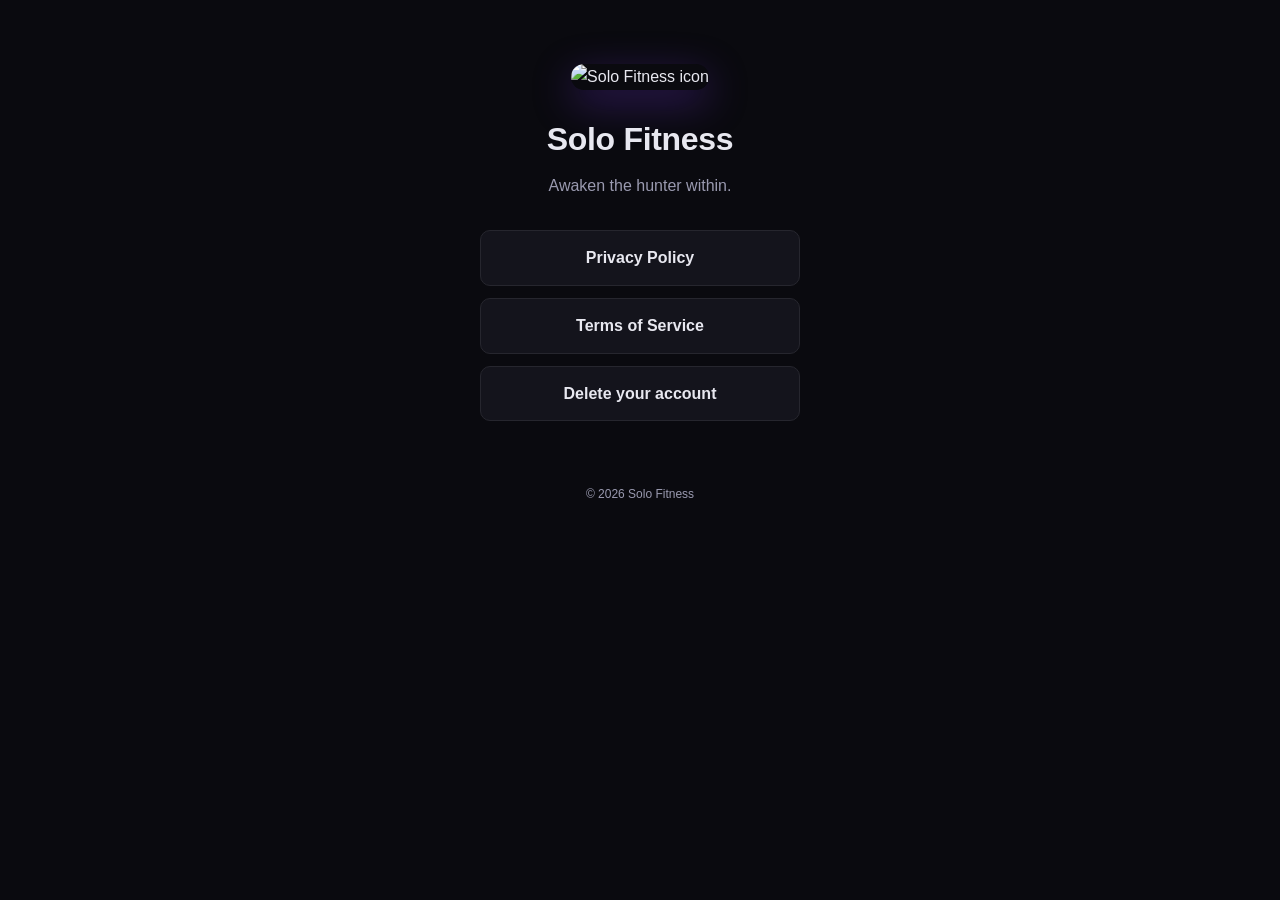
==== index.html @ c7a8fb7d "Add Terms of Service page for subscription billing. Co-authored-by: Cursor <cursoragent@cursor.com>" ====
<!doctype html>
<html lang="en">
<head>
  <meta charset="utf-8" />
  <meta name="viewport" content="width=device-width, initial-scale=1" />
  <title>Solo Fitness</title>
  <meta name="description" content="Solo Fitness — a Solo-Leveling-flavored gym tracker." />
  <style>
    :root {
      --bg: #0a0a0f;
      --panel: #14141c;
      --text: #e8e8f0;
      --muted: #9a9ab0;
      --accent: #7c3aed;
      --border: #26262e;
    }
    * { box-sizing: border-box; }
    html, body { margin: 0; padding: 0; background: var(--bg); color: var(--text); font-family: -apple-system, BlinkMacSystemFont, "Segoe UI", Roboto, sans-serif; line-height: 1.6; }
    main { max-width: 640px; margin: 0 auto; padding: 64px 20px 80px; text-align: center; }
    img.icon { width: 128px; height: 128px; border-radius: 28px; box-shadow: 0 12px 40px rgba(124, 58, 237, 0.35); }
    h1 { font-size: 32px; margin: 24px 0 8px; letter-spacing: -0.01em; }
    p.tagline { color: var(--muted); margin: 0 0 32px; }
    .links { display: flex; flex-direction: column; gap: 12px; max-width: 320px; margin: 0 auto; }
    .links a {
      display: block;
      padding: 14px 18px;
      background: var(--panel);
      color: var(--text);
      border: 1px solid var(--border);
      border-radius: 10px;
      text-decoration: none;
      font-weight: 600;
      transition: border-color 0.15s ease, background 0.15s ease;
    }
    .links a:hover { border-color: var(--accent); background: #1c1c26; }
    footer { color: var(--muted); font-size: 12px; margin-top: 64px; }
  </style>
</head>
<body>
  <main>
    <img src="./icon-512.png" alt="Solo Fitness icon" class="icon" />
    <h1>Solo Fitness</h1>
    <p class="tagline">Awaken the hunter within.</p>
    <div class="links">
      <a href="./privacy-policy.html">Privacy Policy</a>
      <a href="./terms-of-service.html">Terms of Service</a>
      <a href="./account-delete.html">Delete your account</a>
    </div>
    <footer>© 2026 Solo Fitness</footer>
  </main>
</body>
</html>
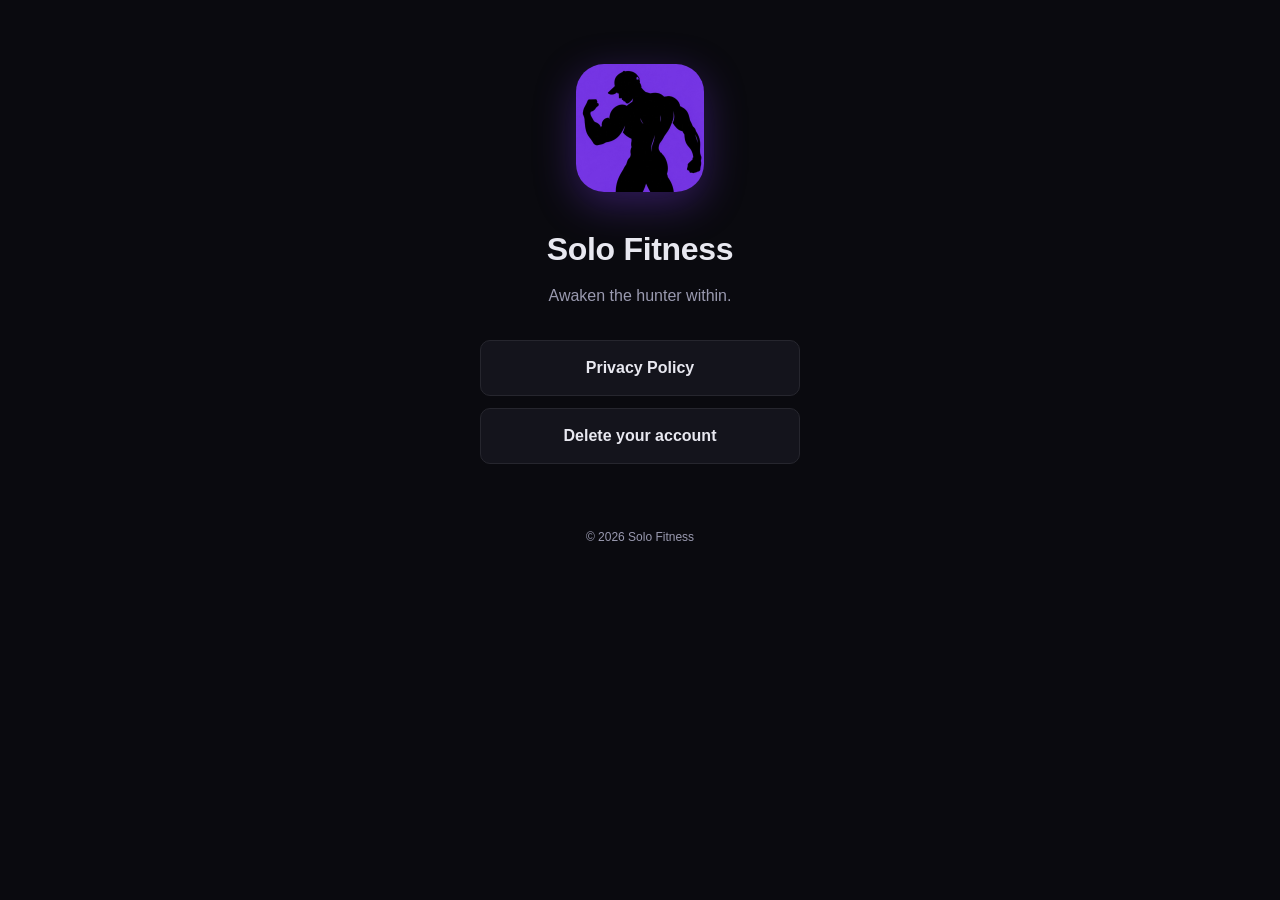
==== commit e368ca5b: "Initial commit: Solo Fitness privacy policy and account deletion pages Co-authored-by: Cursor <curso" ====
--- a/index.html
+++ b/index.html
@@ -43,7 +43,6 @@
     <p class="tagline">Awaken the hunter within.</p>
     <div class="links">
       <a href="./privacy-policy.html">Privacy Policy</a>
-      <a href="./terms-of-service.html">Terms of Service</a>
       <a href="./account-delete.html">Delete your account</a>
     </div>
     <footer>© 2026 Solo Fitness</footer>
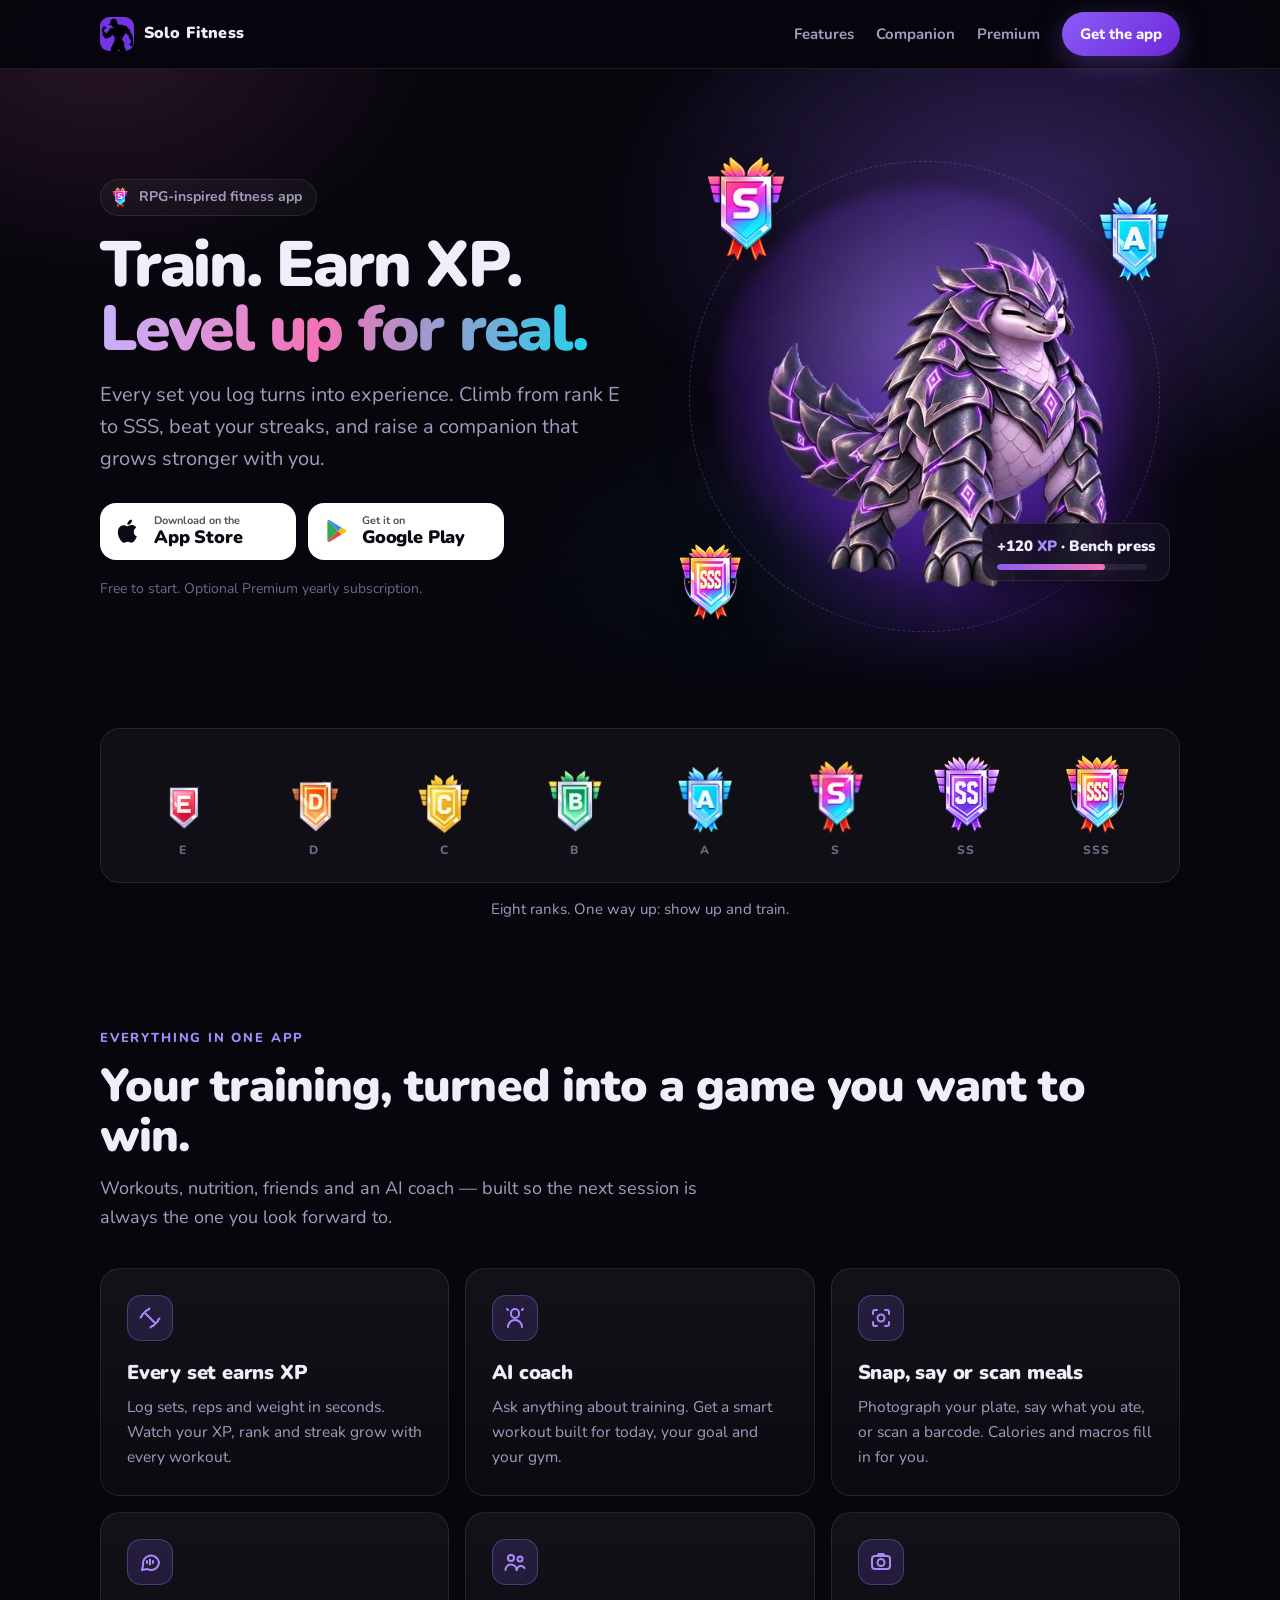
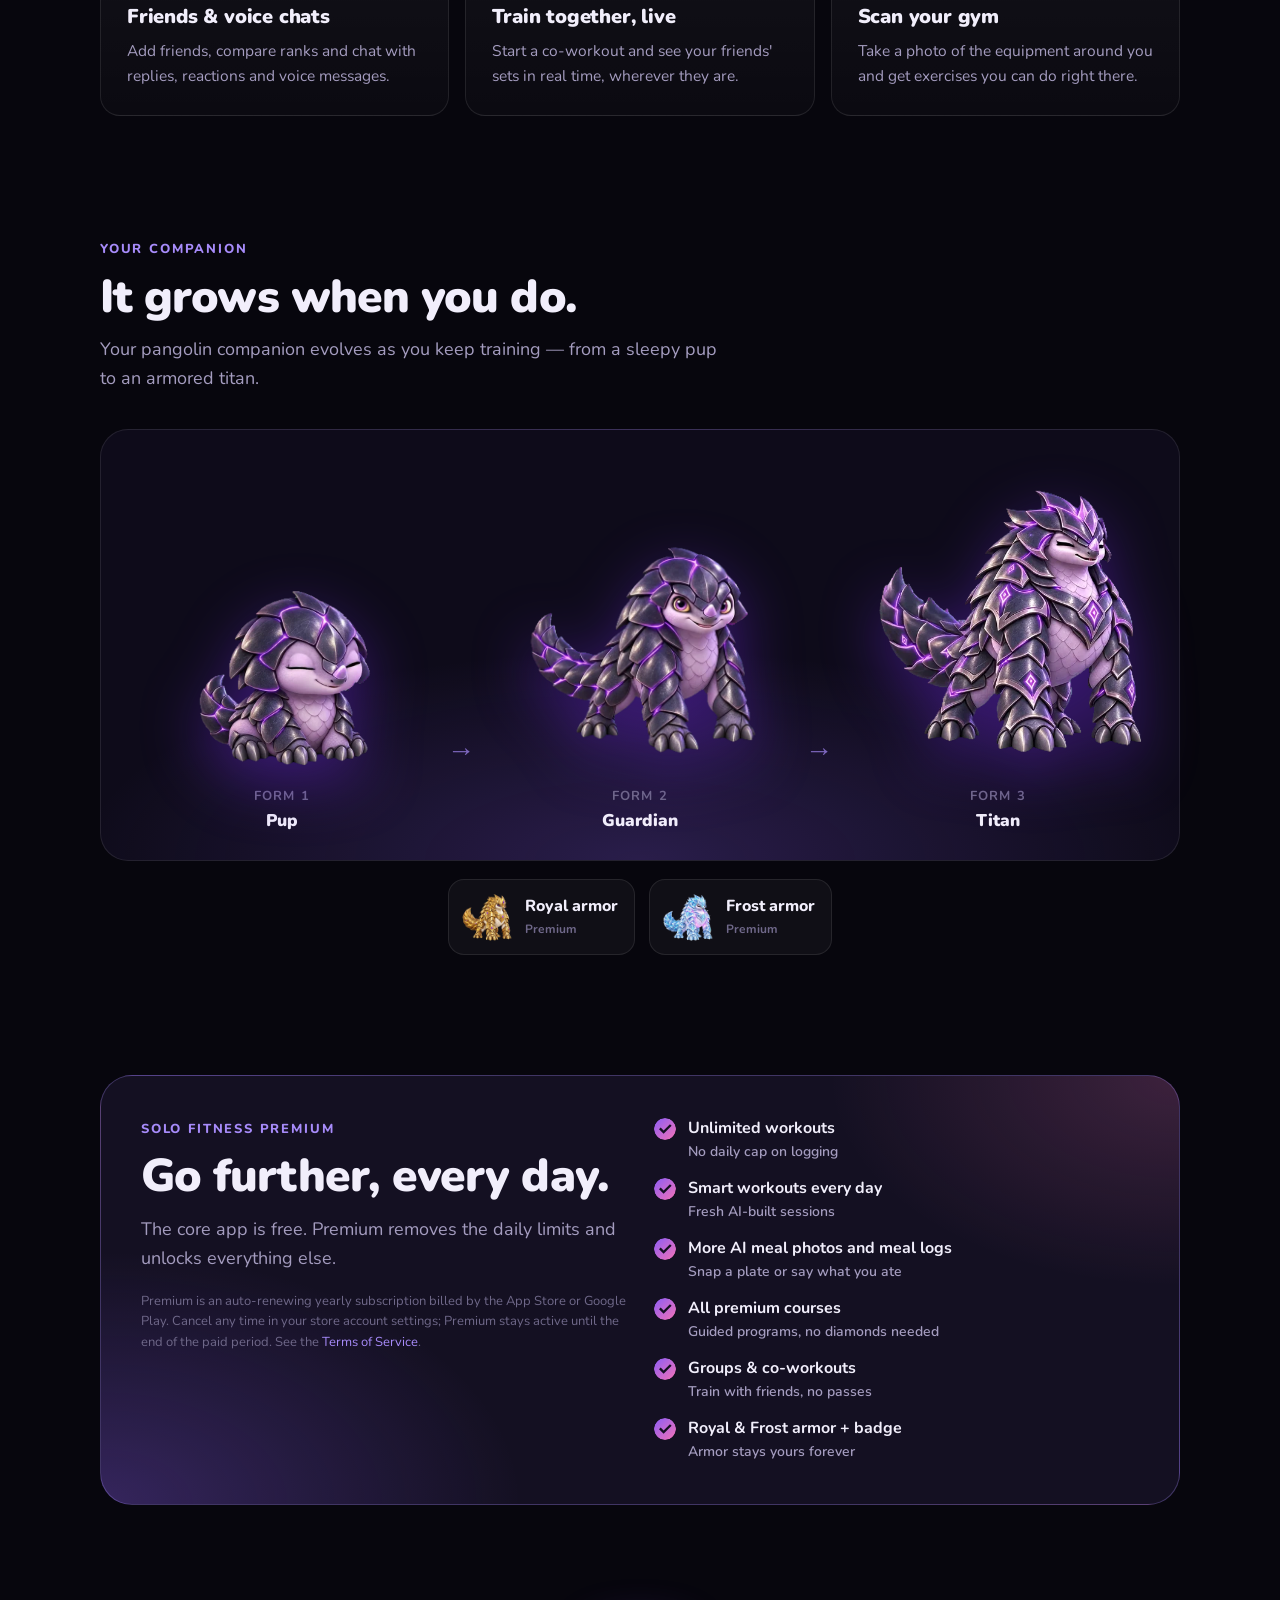
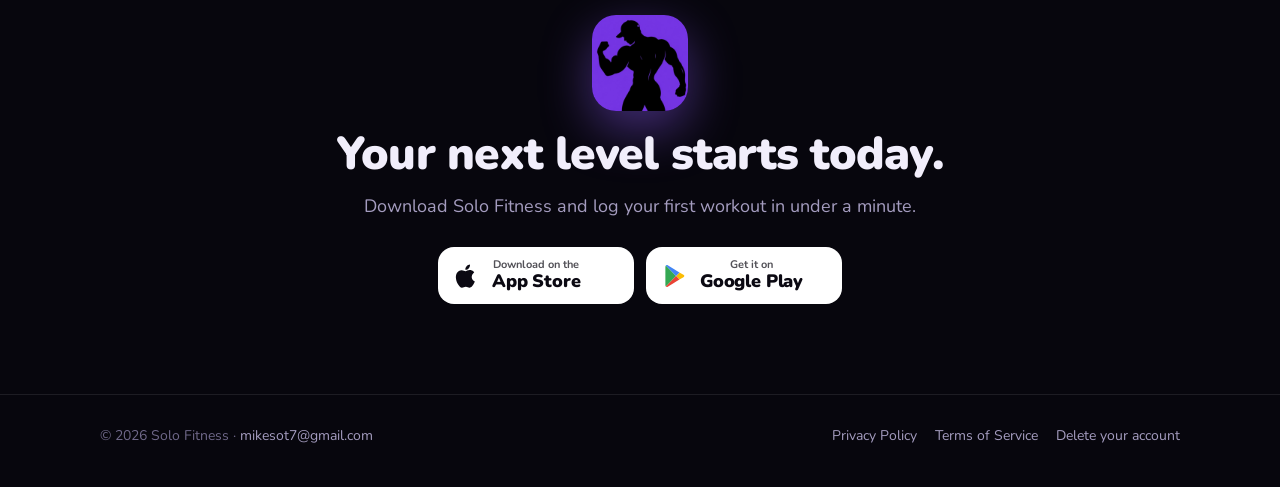
==== commit f96b7db1: "New landing page; update Privacy Policy, Terms, and account deletion (voice messages, push notificat" ====
--- a/index.html
+++ b/index.html
@@ -3,49 +3,196 @@
 <head>
   <meta charset="utf-8" />
   <meta name="viewport" content="width=device-width, initial-scale=1" />
-  <title>Solo Fitness</title>
-  <meta name="description" content="Solo Fitness — a Solo-Leveling-flavored gym tracker." />
-  <style>
-    :root {
-      --bg: #0a0a0f;
-      --panel: #14141c;
-      --text: #e8e8f0;
-      --muted: #9a9ab0;
-      --accent: #7c3aed;
-      --border: #26262e;
-    }
-    * { box-sizing: border-box; }
-    html, body { margin: 0; padding: 0; background: var(--bg); color: var(--text); font-family: -apple-system, BlinkMacSystemFont, "Segoe UI", Roboto, sans-serif; line-height: 1.6; }
-    main { max-width: 640px; margin: 0 auto; padding: 64px 20px 80px; text-align: center; }
-    img.icon { width: 128px; height: 128px; border-radius: 28px; box-shadow: 0 12px 40px rgba(124, 58, 237, 0.35); }
-    h1 { font-size: 32px; margin: 24px 0 8px; letter-spacing: -0.01em; }
-    p.tagline { color: var(--muted); margin: 0 0 32px; }
-    .links { display: flex; flex-direction: column; gap: 12px; max-width: 320px; margin: 0 auto; }
-    .links a {
-      display: block;
-      padding: 14px 18px;
-      background: var(--panel);
-      color: var(--text);
-      border: 1px solid var(--border);
-      border-radius: 10px;
-      text-decoration: none;
-      font-weight: 600;
-      transition: border-color 0.15s ease, background 0.15s ease;
-    }
-    .links a:hover { border-color: var(--accent); background: #1c1c26; }
-    footer { color: var(--muted); font-size: 12px; margin-top: 64px; }
-  </style>
+  <title>Solo Fitness — level up for real</title>
+  <meta name="description" content="RPG-inspired fitness app. Log every set, earn XP, climb from rank E to SSS, and raise a companion that evolves as you train." />
+  <meta name="theme-color" content="#07060d" />
+  <meta property="og:title" content="Solo Fitness — level up for real" />
+  <meta property="og:description" content="Log every set, earn XP, climb from rank E to SSS, and raise a companion that evolves as you train." />
+  <meta property="og:image" content="https://mishatokyo.github.io/solo-fitness-legal/icon-512.png" />
+  <meta property="og:type" content="website" />
+  <link rel="icon" href="./img/icon-256.png" />
+  <link rel="preconnect" href="https://fonts.googleapis.com" />
+  <link rel="preconnect" href="https://fonts.gstatic.com" crossorigin />
+  <link href="https://fonts.googleapis.com/css2?family=Nunito:wght@600;700;800;900&display=swap" rel="stylesheet" />
+  <link rel="stylesheet" href="./site.css" />
 </head>
 <body>
+  <header class="nav">
+    <div class="nav-inner">
+      <a class="brand" href="./"><img src="./img/icon-256.png" alt="" />Solo Fitness</a>
+      <nav class="nav-links">
+        <a href="#features">Features</a>
+        <a href="#companion">Companion</a>
+        <a href="#premium">Premium</a>
+        <a class="btn" href="#download">Get the app</a>
+      </nav>
+    </div>
+  </header>
+
   <main>
-    <img src="./icon-512.png" alt="Solo Fitness icon" class="icon" />
-    <h1>Solo Fitness</h1>
-    <p class="tagline">Awaken the hunter within.</p>
-    <div class="links">
-      <a href="./privacy-policy.html">Privacy Policy</a>
-      <a href="./account-delete.html">Delete your account</a>
+    <!-- Hero -->
+    <section class="hero">
+      <div class="wrap hero-grid">
+        <div>
+          <span class="pill"><img src="./img/rank-S.png" alt="" />RPG-inspired fitness app</span>
+          <h1>Train. Earn XP.<br /><span class="grad">Level up for real.</span></h1>
+          <p class="lead">Every set you log turns into experience. Climb from rank E to SSS, beat your streaks, and raise a companion that grows stronger with you.</p>
+          <div class="store-row" id="download">
+            <a class="store" href="https://apps.apple.com/app/id6791850301" rel="noopener">
+              <svg viewBox="0 0 24 24" aria-hidden="true"><path fill="currentColor" d="M16.37 12.76c-.03-2.72 2.22-4.03 2.32-4.1-1.27-1.85-3.24-2.1-3.93-2.13-1.67-.17-3.27.99-4.12.99-.86 0-2.16-.97-3.55-.94-1.83.03-3.51 1.06-4.45 2.69-1.9 3.29-.49 8.16 1.36 10.83.9 1.31 1.98 2.78 3.39 2.73 1.36-.05 1.87-.88 3.51-.88 1.64 0 2.1.88 3.54.85 1.46-.02 2.39-1.33 3.28-2.65 1.04-1.52 1.46-3 1.49-3.07-.03-.02-2.85-1.1-2.88-4.32zM13.67 4.77c.75-.91 1.25-2.17 1.11-3.43-1.08.04-2.38.72-3.15 1.63-.69.8-1.3 2.08-1.14 3.31 1.2.09 2.43-.61 3.18-1.51z"/></svg>
+              <span><small>Download on the</small><b>App Store</b></span>
+            </a>
+            <a class="store" href="https://play.google.com/store/apps/details?id=com.solofitness.app" rel="noopener">
+              <svg viewBox="0 0 24 24" aria-hidden="true"><path fill="#34A853" d="M3.6 2.2c-.3.3-.5.8-.5 1.4v16.8c0 .6.2 1.1.5 1.4l9.4-9.8z"/><path fill="#FBBC04" d="m16.1 15.2-3.1-3.2 3.1-3.2 3.7 2.1c1.1.6 1.1 1.6 0 2.2z"/><path fill="#EA4335" d="m16.1 15.2-3.1-3.2-9.4 9.8c.4.4 1 .4 1.7.1z"/><path fill="#4285F4" d="M16.1 8.8 5.3 2.1c-.7-.4-1.3-.3-1.7.1l9.4 9.8z"/></svg>
+              <span><small>Get it on</small><b>Google Play</b></span>
+            </a>
+          </div>
+          <p class="hero-note">Free to start. Optional Premium yearly subscription.</p>
+        </div>
+
+        <div class="stage" aria-hidden="true">
+          <div class="orb"></div>
+          <div class="ring"></div>
+          <img class="hero-pet" src="./img/form3-titan.webp" alt="" />
+          <img class="badge b1" src="./img/rank-S.png" alt="" />
+          <img class="badge b2" src="./img/rank-A.png" alt="" />
+          <img class="badge b3" src="./img/rank-SSS.png" alt="" />
+          <div class="chip-xp">+120 <span>XP</span> · Bench press<div class="bar"><i></i></div></div>
+        </div>
+      </div>
+    </section>
+
+    <!-- Rank ladder -->
+    <section class="ladder">
+      <div class="wrap">
+        <div class="ladder-row">
+          <figure><img src="./img/rank-E.png" alt="Rank E" loading="lazy" /><figcaption>E</figcaption></figure>
+          <figure><img src="./img/rank-D.png" alt="Rank D" loading="lazy" /><figcaption>D</figcaption></figure>
+          <figure><img src="./img/rank-C.png" alt="Rank C" loading="lazy" /><figcaption>C</figcaption></figure>
+          <figure><img src="./img/rank-B.png" alt="Rank B" loading="lazy" /><figcaption>B</figcaption></figure>
+          <figure><img src="./img/rank-A.png" alt="Rank A" loading="lazy" /><figcaption>A</figcaption></figure>
+          <figure><img src="./img/rank-S.png" alt="Rank S" loading="lazy" /><figcaption>S</figcaption></figure>
+          <figure><img src="./img/rank-SS.png" alt="Rank SS" loading="lazy" /><figcaption>SS</figcaption></figure>
+          <figure><img src="./img/rank-SSS.png" alt="Rank SSS" loading="lazy" /><figcaption>SSS</figcaption></figure>
+        </div>
+        <p class="ladder-caption">Eight ranks. One way up: show up and train.</p>
+      </div>
+    </section>
+
+    <!-- Features -->
+    <section class="features" id="features">
+      <div class="wrap">
+        <span class="eyebrow">Everything in one app</span>
+        <h2 class="section-title">Your training, turned into a game you want to win.</h2>
+        <p class="section-lead">Workouts, nutrition, friends and an AI coach — built so the next session is always the one you look forward to.</p>
+
+        <div class="grid">
+          <article class="card">
+            <div class="ico"><svg viewBox="0 0 24 24"><path d="M6.5 6.5 17.5 17.5M4 9l5-5M15 20l5-5M2.5 11.5 4 10M20 14l1.5-1.5M10 4l1.5-1.5M12.5 21.5 14 20"/></svg></div>
+            <h3>Every set earns XP</h3>
+            <p>Log sets, reps and weight in seconds. Watch your XP, rank and streak grow with every workout.</p>
+          </article>
+          <article class="card">
+            <div class="ico"><svg viewBox="0 0 24 24"><path d="M12 3a4 4 0 0 1 4 4v1a4 4 0 0 1-8 0V7a4 4 0 0 1 4-4zM5 21a7 7 0 0 1 14 0"/><path d="M19 4l1-1M5 4 4 3"/></svg></div>
+            <h3>AI coach</h3>
+            <p>Ask anything about training. Get a smart workout built for today, your goal and your gym.</p>
+          </article>
+          <article class="card">
+            <div class="ico"><svg viewBox="0 0 24 24"><path d="M4 8V6a2 2 0 0 1 2-2h2M16 4h2a2 2 0 0 1 2 2v2M20 16v2a2 2 0 0 1-2 2h-2M8 20H6a2 2 0 0 1-2-2v-2"/><circle cx="12" cy="12" r="3.5"/></svg></div>
+            <h3>Snap, say or scan meals</h3>
+            <p>Photograph your plate, say what you ate, or scan a barcode. Calories and macros fill in for you.</p>
+          </article>
+          <article class="card">
+            <div class="ico"><svg viewBox="0 0 24 24"><path d="M21 12a8 8 0 0 1-11.6 7.1L4 20l1-4.6A8 8 0 1 1 21 12z"/><path d="M9 11v2M12 9.5v5M15 11v2"/></svg></div>
+            <h3>Friends & voice chats</h3>
+            <p>Add friends, compare ranks and chat with replies, reactions and voice messages.</p>
+          </article>
+          <article class="card">
+            <div class="ico"><svg viewBox="0 0 24 24"><circle cx="8" cy="8" r="3"/><circle cx="17" cy="9" r="2.5"/><path d="M2.5 20a5.5 5.5 0 0 1 11 0M14 20a4 4 0 0 1 7.5-2"/></svg></div>
+            <h3>Train together, live</h3>
+            <p>Start a co-workout and see your friends' sets in real time, wherever they are.</p>
+          </article>
+          <article class="card">
+            <div class="ico"><svg viewBox="0 0 24 24"><rect x="3" y="6" width="18" height="13" rx="3"/><path d="M8 6l1.5-2h5L16 6"/><circle cx="12" cy="12.5" r="3.5"/></svg></div>
+            <h3>Scan your gym</h3>
+            <p>Take a photo of the equipment around you and get exercises you can do right there.</p>
+          </article>
+        </div>
+      </div>
+    </section>
+
+    <!-- Companion -->
+    <section class="companion" id="companion">
+      <div class="wrap">
+        <span class="eyebrow">Your companion</span>
+        <h2 class="section-title">It grows when you do.</h2>
+        <p class="section-lead">Your pangolin companion evolves as you keep training — from a sleepy pup to an armored titan.</p>
+
+        <div class="evo">
+          <figure class="s1"><img src="./img/form1-pup.webp" alt="Pup form" loading="lazy" /><figcaption><small>Form 1</small>Pup</figcaption></figure>
+          <div class="arrow" aria-hidden="true">→</div>
+          <figure class="s2"><img src="./img/form2-guardian.webp" alt="Guardian form" loading="lazy" /><figcaption><small>Form 2</small>Guardian</figcaption></figure>
+          <div class="arrow" aria-hidden="true">→</div>
+          <figure class="s3"><img src="./img/form3-titan.webp" alt="Titan form" loading="lazy" /><figcaption><small>Form 3</small>Titan</figcaption></figure>
+        </div>
+        <div class="skins">
+          <div class="skin"><img src="./img/royal-form3-titan.webp" alt="" loading="lazy" /><div>Royal armor<small>Premium</small></div></div>
+          <div class="skin"><img src="./img/frost-form3-titan.webp" alt="" loading="lazy" /><div>Frost armor<small>Premium</small></div></div>
+        </div>
+      </div>
+    </section>
+
+    <!-- Premium -->
+    <section class="premium" id="premium">
+      <div class="wrap">
+        <div class="premium-card">
+          <div>
+            <span class="eyebrow">Solo Fitness Premium</span>
+            <h2 class="section-title">Go further, every day.</h2>
+            <p class="section-lead">The core app is free. Premium removes the daily limits and unlocks everything else.</p>
+            <p class="fine">Premium is an auto-renewing yearly subscription billed by the App Store or Google Play. Cancel any time in your store account settings; Premium stays active until the end of the paid period. See the <a href="./terms-of-service.html">Terms of Service</a>.</p>
+          </div>
+          <ul class="perks">
+            <li><div>Unlimited workouts<span>No daily cap on logging</span></div></li>
+            <li><div>Smart workouts every day<span>Fresh AI-built sessions</span></div></li>
+            <li><div>More AI meal photos and meal logs<span>Snap a plate or say what you ate</span></div></li>
+            <li><div>All premium courses<span>Guided programs, no diamonds needed</span></div></li>
+            <li><div>Groups & co-workouts<span>Train with friends, no passes</span></div></li>
+            <li><div>Royal & Frost armor + badge<span>Armor stays yours forever</span></div></li>
+          </ul>
+        </div>
+      </div>
+    </section>
+
+    <!-- CTA -->
+    <section class="cta">
+      <div class="wrap">
+        <img class="big-icon" src="./img/icon-256.png" alt="Solo Fitness icon" />
+        <h2 class="section-title">Your next level starts today.</h2>
+        <p class="section-lead" style="margin: 0 auto;">Download Solo Fitness and log your first workout in under a minute.</p>
+        <div class="store-row">
+          <a class="store" href="https://apps.apple.com/app/id6791850301" rel="noopener">
+            <svg viewBox="0 0 24 24" aria-hidden="true"><path fill="currentColor" d="M16.37 12.76c-.03-2.72 2.22-4.03 2.32-4.1-1.27-1.85-3.24-2.1-3.93-2.13-1.67-.17-3.27.99-4.12.99-.86 0-2.16-.97-3.55-.94-1.83.03-3.51 1.06-4.45 2.69-1.9 3.29-.49 8.16 1.36 10.83.9 1.31 1.98 2.78 3.39 2.73 1.36-.05 1.87-.88 3.51-.88 1.64 0 2.1.88 3.54.85 1.46-.02 2.39-1.33 3.28-2.65 1.04-1.52 1.46-3 1.49-3.07-.03-.02-2.85-1.1-2.88-4.32zM13.67 4.77c.75-.91 1.25-2.17 1.11-3.43-1.08.04-2.38.72-3.15 1.63-.69.8-1.3 2.08-1.14 3.31 1.2.09 2.43-.61 3.18-1.51z"/></svg>
+            <span><small>Download on the</small><b>App Store</b></span>
+          </a>
+          <a class="store" href="https://play.google.com/store/apps/details?id=com.solofitness.app" rel="noopener">
+            <svg viewBox="0 0 24 24" aria-hidden="true"><path fill="#34A853" d="M3.6 2.2c-.3.3-.5.8-.5 1.4v16.8c0 .6.2 1.1.5 1.4l9.4-9.8z"/><path fill="#FBBC04" d="m16.1 15.2-3.1-3.2 3.1-3.2 3.7 2.1c1.1.6 1.1 1.6 0 2.2z"/><path fill="#EA4335" d="m16.1 15.2-3.1-3.2-9.4 9.8c.4.4 1 .4 1.7.1z"/><path fill="#4285F4" d="M16.1 8.8 5.3 2.1c-.7-.4-1.3-.3-1.7.1l9.4 9.8z"/></svg>
+            <span><small>Get it on</small><b>Google Play</b></span>
+          </a>
+        </div>
+      </div>
+    </section>
+  </main>
+
+  <footer class="site">
+    <div class="wrap">
+      <div>© 2026 Solo Fitness · <a href="mailto:mikesot7@gmail.com">mikesot7@gmail.com</a></div>
+      <nav>
+        <a href="./privacy-policy.html">Privacy Policy</a>
+        <a href="./terms-of-service.html">Terms of Service</a>
+        <a href="./account-delete.html">Delete your account</a>
+      </nav>
     </div>
-    <footer>© 2026 Solo Fitness</footer>
-  </main>
+  </footer>
 </body>
 </html>
--- a/site.css
+++ b/site.css
@@ -0,0 +1,272 @@
+/* Solo Fitness — shared styles for the landing and legal pages. */
+:root {
+  --bg: #07060d;
+  --bg-2: #0e0b1a;
+  --panel: rgba(255, 255, 255, 0.04);
+  --panel-solid: #141022;
+  --border: rgba(255, 255, 255, 0.09);
+  --text: #f1eefb;
+  --muted: #a49cbf;
+  --faint: #6f6889;
+  --violet: #8b5cf6;
+  --violet-2: #a78bfa;
+  --violet-deep: #6d28d9;
+  --pink: #f472b6;
+  --cyan: #22d3ee;
+  --radius: 20px;
+  --max: 1120px;
+}
+
+* { box-sizing: border-box; }
+html { scroll-behavior: smooth; }
+body {
+  margin: 0;
+  background: var(--bg);
+  color: var(--text);
+  font-family: "Nunito", -apple-system, BlinkMacSystemFont, "Segoe UI", Roboto, sans-serif;
+  line-height: 1.6;
+  -webkit-font-smoothing: antialiased;
+  overflow-x: hidden;
+}
+img { max-width: 100%; display: block; }
+a { color: var(--violet-2); text-decoration: none; }
+a:hover { text-decoration: underline; }
+
+/* ── Nav ─────────────────────────────────────────────── */
+.nav {
+  position: sticky; top: 0; z-index: 20;
+  backdrop-filter: blur(18px) saturate(160%);
+  -webkit-backdrop-filter: blur(18px) saturate(160%);
+  background: rgba(7, 6, 13, 0.72);
+  border-bottom: 1px solid var(--border);
+}
+.nav-inner {
+  max-width: var(--max); margin: 0 auto; padding: 12px 20px;
+  display: flex; align-items: center; justify-content: space-between; gap: 16px;
+}
+.brand { display: flex; align-items: center; gap: 10px; color: var(--text); font-weight: 900; letter-spacing: 0.01em; }
+.brand:hover { text-decoration: none; }
+.brand img { width: 34px; height: 34px; border-radius: 9px; }
+.nav-links { display: flex; align-items: center; gap: 22px; font-weight: 700; font-size: 15px; }
+.nav-links a { color: var(--muted); }
+.nav-links a:hover { color: var(--text); text-decoration: none; }
+.nav-links .btn { color: #fff; }
+@media (max-width: 720px) { .nav-links a:not(.btn) { display: none; } }
+
+/* ── Buttons ─────────────────────────────────────────── */
+.btn {
+  display: inline-flex; align-items: center; justify-content: center; gap: 8px;
+  padding: 10px 18px; border-radius: 999px; font-weight: 800; font-size: 15px;
+  background: linear-gradient(135deg, var(--violet), var(--violet-deep));
+  color: #fff; box-shadow: 0 8px 28px rgba(139, 92, 246, 0.35);
+  transition: transform 0.15s ease, box-shadow 0.15s ease;
+}
+.btn:hover { text-decoration: none; transform: translateY(-1px); box-shadow: 0 12px 34px rgba(139, 92, 246, 0.5); }
+.store-row { display: flex; flex-wrap: wrap; gap: 12px; }
+.store {
+  display: inline-flex; align-items: center; gap: 12px;
+  padding: 12px 20px 12px 16px; border-radius: 16px;
+  background: #fff; color: #0b0912; min-width: 196px;
+  transition: transform 0.15s ease;
+}
+.store:hover { text-decoration: none; transform: translateY(-2px); }
+.store svg { width: 26px; height: 26px; flex: none; }
+.store small { display: block; font-size: 11px; font-weight: 700; opacity: 0.7; line-height: 1.1; }
+.store b { display: block; font-size: 18px; font-weight: 900; line-height: 1.15; letter-spacing: -0.01em; }
+.store.ghost { background: rgba(255, 255, 255, 0.06); color: var(--text); border: 1px solid var(--border); }
+
+/* ── Layout helpers ─────────────────────────────────── */
+.wrap { max-width: var(--max); margin: 0 auto; padding: 0 20px; }
+section { position: relative; }
+.eyebrow {
+  display: inline-block; font-size: 13px; font-weight: 800; letter-spacing: 0.14em;
+  text-transform: uppercase; color: var(--violet-2);
+}
+.section-title { font-size: clamp(30px, 4.6vw, 46px); line-height: 1.08; font-weight: 900; letter-spacing: -0.02em; margin: 10px 0 14px; }
+.section-lead { color: var(--muted); font-size: 18px; max-width: 620px; margin: 0; }
+.grad {
+  background: linear-gradient(100deg, #c4b5fd 0%, var(--pink) 45%, var(--cyan) 100%);
+  -webkit-background-clip: text; background-clip: text; color: transparent;
+}
+
+/* ── Hero ───────────────────────────────────────────── */
+.hero { padding: 72px 0 40px; overflow: hidden; }
+.hero::before {
+  content: ""; position: absolute; inset: -20% -10% auto -10%; height: 900px; z-index: -1;
+  background:
+    radial-gradient(600px 420px at 75% 30%, rgba(139, 92, 246, 0.35), transparent 70%),
+    radial-gradient(500px 360px at 15% 10%, rgba(244, 114, 182, 0.14), transparent 70%),
+    radial-gradient(520px 380px at 60% 80%, rgba(34, 211, 238, 0.10), transparent 70%);
+  -webkit-mask-image: linear-gradient(to bottom, #000 55%, transparent 85%);
+          mask-image: linear-gradient(to bottom, #000 55%, transparent 85%);
+}
+.hero-grid { display: grid; grid-template-columns: 1.05fr 1fr; gap: 32px; align-items: center; }
+.hero h1 { font-size: clamp(40px, 6vw, 64px); line-height: 1.0; font-weight: 900; letter-spacing: -0.035em; margin: 16px 0 18px; }
+.hero p.lead { font-size: clamp(17px, 2vw, 20px); color: var(--muted); max-width: 520px; margin: 0 0 28px; }
+.pill {
+  display: inline-flex; align-items: center; gap: 8px; padding: 6px 14px 6px 8px; border-radius: 999px;
+  background: var(--panel); border: 1px solid var(--border); font-size: 14px; font-weight: 700; color: var(--muted);
+}
+.pill img { width: 22px; height: 22px; }
+.hero-note { margin-top: 18px; font-size: 14px; color: var(--faint); }
+
+.stage { position: relative; aspect-ratio: 1 / 1; max-width: 520px; margin-left: auto; width: 100%; }
+.stage .orb {
+  position: absolute; inset: 9%; border-radius: 50%;
+  background: radial-gradient(circle at 50% 40%, rgba(167, 139, 250, 0.55), rgba(109, 40, 217, 0.18) 55%, transparent 72%);
+  filter: blur(6px); animation: pulse 6s ease-in-out infinite;
+}
+.stage .ring {
+  position: absolute; inset: 4%; border-radius: 50%; border: 1px dashed rgba(167, 139, 250, 0.28);
+  animation: spin 60s linear infinite;
+}
+.stage .hero-pet { position: absolute; inset: 12% 10% 6%; width: 80%; height: auto; margin: auto; filter: drop-shadow(0 30px 50px rgba(109, 40, 217, 0.6)); animation: float 6s ease-in-out infinite; }
+.stage .badge { position: absolute; width: 22%; filter: drop-shadow(0 12px 22px rgba(0, 0, 0, 0.5)); animation: float 7s ease-in-out infinite; }
+.stage .b1 { top: 2%; left: 4%; animation-delay: -2s; }
+.stage .b2 { top: 10%; right: 0; width: 18%; animation-delay: -4s; }
+.stage .b3 { bottom: 6%; left: 0; width: 16%; animation-delay: -1s; }
+.chip-xp {
+  position: absolute; right: 2%; bottom: 14%; padding: 10px 14px; border-radius: 14px;
+  background: rgba(20, 16, 34, 0.86); border: 1px solid var(--border); backdrop-filter: blur(10px);
+  font-weight: 900; font-size: 15px; box-shadow: 0 14px 30px rgba(0, 0, 0, 0.45);
+}
+.chip-xp span { color: var(--violet-2); }
+.chip-xp .bar { margin-top: 6px; width: 150px; height: 6px; border-radius: 6px; background: rgba(255, 255, 255, 0.08); overflow: hidden; }
+.chip-xp .bar i { display: block; height: 100%; width: 72%; background: linear-gradient(90deg, var(--violet), var(--pink)); border-radius: 6px; }
+
+@keyframes float { 0%, 100% { transform: translateY(0); } 50% { transform: translateY(-12px); } }
+@keyframes pulse { 0%, 100% { opacity: 0.85; transform: scale(1); } 50% { opacity: 1; transform: scale(1.04); } }
+@keyframes spin { to { transform: rotate(360deg); } }
+@media (prefers-reduced-motion: reduce) { *, *::before { animation: none !important; } }
+
+@media (max-width: 880px) {
+  .hero { padding-top: 40px; }
+  .hero-grid { grid-template-columns: 1fr; }
+  .stage { margin: 8px auto 0; max-width: 420px; }
+}
+
+/* ── Rank ladder ────────────────────────────────────── */
+.ladder { padding: 36px 0 24px; }
+.ladder-row {
+  display: grid; grid-template-columns: repeat(8, 1fr); gap: 10px; align-items: end;
+  padding: 22px; border-radius: var(--radius); background: var(--panel); border: 1px solid var(--border);
+}
+.ladder-row figure { margin: 0; text-align: center; }
+.ladder-row img { width: 100%; max-width: 84px; margin: 0 auto; transition: transform 0.2s ease; }
+.ladder-row figure:hover img { transform: translateY(-6px) scale(1.06); }
+.ladder-row figure:nth-child(1) img { max-width: 56px; }
+.ladder-row figure:nth-child(2) img { max-width: 60px; }
+.ladder-row figure:nth-child(3) img { max-width: 64px; }
+.ladder-row figure:nth-child(4) img { max-width: 68px; }
+.ladder-row figure:nth-child(5) img { max-width: 72px; }
+.ladder-row figure:nth-child(6) img { max-width: 78px; }
+.ladder-row figcaption { font-size: 12px; font-weight: 800; color: var(--faint); margin-top: 6px; letter-spacing: 0.08em; }
+.ladder-caption { text-align: center; color: var(--muted); margin: 14px 0 0; font-size: 15px; }
+@media (max-width: 560px) {
+  .ladder-row { grid-template-columns: repeat(4, 1fr); row-gap: 18px; }
+}
+
+/* ── Features ───────────────────────────────────────── */
+.features { padding: 80px 0 40px; }
+.grid { display: grid; grid-template-columns: repeat(3, 1fr); gap: 16px; margin-top: 36px; }
+.card {
+  position: relative; padding: 26px; border-radius: var(--radius);
+  background: linear-gradient(180deg, rgba(255, 255, 255, 0.05), rgba(255, 255, 255, 0.02));
+  border: 1px solid var(--border); overflow: hidden;
+  transition: border-color 0.2s ease, transform 0.2s ease;
+}
+.card:hover { border-color: rgba(167, 139, 250, 0.45); transform: translateY(-3px); }
+.card .ico {
+  width: 46px; height: 46px; border-radius: 14px; display: grid; place-items: center;
+  background: rgba(139, 92, 246, 0.16); border: 1px solid rgba(167, 139, 250, 0.3); margin-bottom: 16px;
+}
+.card .ico svg { width: 24px; height: 24px; stroke: var(--violet-2); fill: none; stroke-width: 2; stroke-linecap: round; stroke-linejoin: round; }
+.card h3 { margin: 0 0 6px; font-size: 20px; font-weight: 900; letter-spacing: -0.01em; }
+.card p { margin: 0; color: var(--muted); font-size: 15.5px; }
+@media (max-width: 900px) { .grid { grid-template-columns: repeat(2, 1fr); } }
+@media (max-width: 600px) { .grid { grid-template-columns: 1fr; } }
+
+/* ── Companion ──────────────────────────────────────── */
+.companion { padding: 80px 0; }
+.evo {
+  margin-top: 36px; display: grid; grid-template-columns: 1fr auto 1fr auto 1fr; align-items: end; gap: 10px;
+  padding: 34px 26px 26px; border-radius: 28px;
+  background: radial-gradient(800px 300px at 50% 100%, rgba(139, 92, 246, 0.22), transparent 70%), var(--bg-2);
+  border: 1px solid var(--border);
+}
+.evo figure { margin: 0; text-align: center; }
+.evo img { margin: 0 auto; filter: drop-shadow(0 20px 30px rgba(109, 40, 217, 0.45)); }
+.evo .s1 img { width: 62%; }
+.evo .s2 img { width: 80%; }
+.evo .s3 img { width: 100%; }
+.evo figcaption { margin-top: 12px; font-weight: 900; font-size: 17px; }
+.evo figcaption small { display: block; color: var(--faint); font-weight: 700; font-size: 13px; letter-spacing: 0.08em; text-transform: uppercase; }
+.evo .arrow { color: var(--violet-2); font-size: 28px; font-weight: 900; padding-bottom: 60px; opacity: 0.7; }
+@media (max-width: 640px) {
+  .evo { grid-template-columns: 1fr 1fr 1fr; }
+  .evo .arrow { display: none; }
+  .evo figcaption { font-size: 14px; }
+}
+.skins { display: flex; gap: 14px; margin-top: 18px; flex-wrap: wrap; justify-content: center; }
+.skin { display: flex; align-items: center; gap: 12px; padding: 10px 16px 10px 10px; border-radius: 16px; background: var(--panel); border: 1px solid var(--border); font-weight: 800; }
+.skin img { width: 54px; height: 54px; object-fit: contain; }
+.skin small { display: block; color: var(--faint); font-weight: 700; font-size: 12px; }
+
+/* ── Premium ────────────────────────────────────────── */
+.premium { padding: 40px 0 90px; }
+.premium-card {
+  display: grid; grid-template-columns: 1fr 1fr; gap: 28px; padding: 40px; border-radius: 32px;
+  background:
+    radial-gradient(500px 300px at 100% 0%, rgba(244, 114, 182, 0.18), transparent 70%),
+    radial-gradient(600px 360px at 0% 100%, rgba(139, 92, 246, 0.28), transparent 70%),
+    var(--panel-solid);
+  border: 1px solid rgba(167, 139, 250, 0.3);
+}
+.perks { list-style: none; margin: 0; padding: 0; display: grid; gap: 12px; align-content: start; }
+.perks li { display: flex; gap: 12px; align-items: flex-start; font-weight: 700; }
+.perks li::before {
+  content: ""; flex: none; width: 22px; height: 22px; margin-top: 2px; border-radius: 50%;
+  background: linear-gradient(135deg, var(--violet), var(--pink)) center / cover;
+  -webkit-mask: url("data:image/svg+xml,%3Csvg xmlns='http://www.w3.org/2000/svg' viewBox='0 0 24 24'%3E%3Cpath d='M12 0a12 12 0 1 0 0 24 12 12 0 0 0 0-24zm-1.5 17.2-5-5 1.8-1.8 3.2 3.2 6.9-6.9 1.8 1.8z'/%3E%3C/svg%3E") center / contain no-repeat;
+          mask: url("data:image/svg+xml,%3Csvg xmlns='http://www.w3.org/2000/svg' viewBox='0 0 24 24'%3E%3Cpath d='M12 0a12 12 0 1 0 0 24 12 12 0 0 0 0-24zm-1.5 17.2-5-5 1.8-1.8 3.2 3.2 6.9-6.9 1.8 1.8z'/%3E%3C/svg%3E") center / contain no-repeat;
+}
+.perks li span { color: var(--muted); font-weight: 600; display: block; font-size: 14px; }
+.fine { color: var(--faint); font-size: 13px; margin-top: 18px; }
+@media (max-width: 800px) { .premium-card { grid-template-columns: 1fr; padding: 28px 22px; } }
+
+/* ── CTA + footer ───────────────────────────────────── */
+.cta { padding: 20px 0 90px; text-align: center; }
+.cta .store-row { justify-content: center; margin-top: 26px; }
+.cta img.big-icon { width: 96px; height: 96px; border-radius: 24px; margin: 0 auto 18px; box-shadow: 0 18px 50px rgba(139, 92, 246, 0.45); }
+
+footer.site {
+  border-top: 1px solid var(--border); padding: 30px 0 40px; color: var(--faint); font-size: 14px;
+}
+footer.site .wrap { display: flex; flex-wrap: wrap; gap: 14px 28px; justify-content: space-between; align-items: center; }
+footer.site nav { display: flex; flex-wrap: wrap; gap: 18px; }
+footer.site a { color: var(--muted); }
+
+/* ── Legal pages ────────────────────────────────────── */
+.doc { max-width: 780px; margin: 0 auto; padding: 48px 20px 90px; }
+.doc .header { display: flex; align-items: center; gap: 16px; margin-bottom: 28px; }
+.doc .header img { width: 56px; height: 56px; border-radius: 14px; }
+.doc .header .brand { font-size: 13px; color: var(--muted); text-transform: uppercase; letter-spacing: 0.12em; font-weight: 800; }
+.doc h1 { font-size: clamp(30px, 5vw, 40px); line-height: 1.1; margin: 4px 0 6px; font-weight: 900; letter-spacing: -0.02em; }
+.doc h2 { font-size: 22px; margin: 40px 0 10px; padding-top: 18px; border-top: 1px solid var(--border); font-weight: 900; letter-spacing: -0.01em; }
+.doc h3 { font-size: 17px; margin: 24px 0 6px; font-weight: 800; }
+.doc p, .doc li { color: #ddd8ee; font-size: 16px; }
+.doc li { margin: 4px 0; }
+.doc strong { color: var(--text); }
+.doc hr { display: none; }
+.doc table { border-collapse: collapse; width: 100%; margin: 14px 0; font-size: 14.5px; display: block; overflow-x: auto; }
+.doc th, .doc td { border: 1px solid var(--border); padding: 10px 12px; text-align: left; vertical-align: top; }
+.doc th { background: var(--panel-solid); font-weight: 800; }
+.doc code { background: var(--panel-solid); padding: 1px 6px; border-radius: 6px; font-size: 13.5px; }
+.doc .muted, .muted { color: var(--muted); font-size: 14px; }
+.doc .related { display: flex; flex-wrap: wrap; gap: 10px; margin: 0 0 8px; }
+.doc .related a {
+  padding: 6px 14px; border-radius: 999px; background: var(--panel); border: 1px solid var(--border);
+  color: var(--text); font-weight: 700; font-size: 14px;
+}
+.doc .related a:hover { border-color: var(--violet); text-decoration: none; }
+.doc .callout { padding: 16px 18px; border-radius: 16px; background: rgba(139, 92, 246, 0.1); border: 1px solid rgba(167, 139, 250, 0.3); margin: 18px 0; }
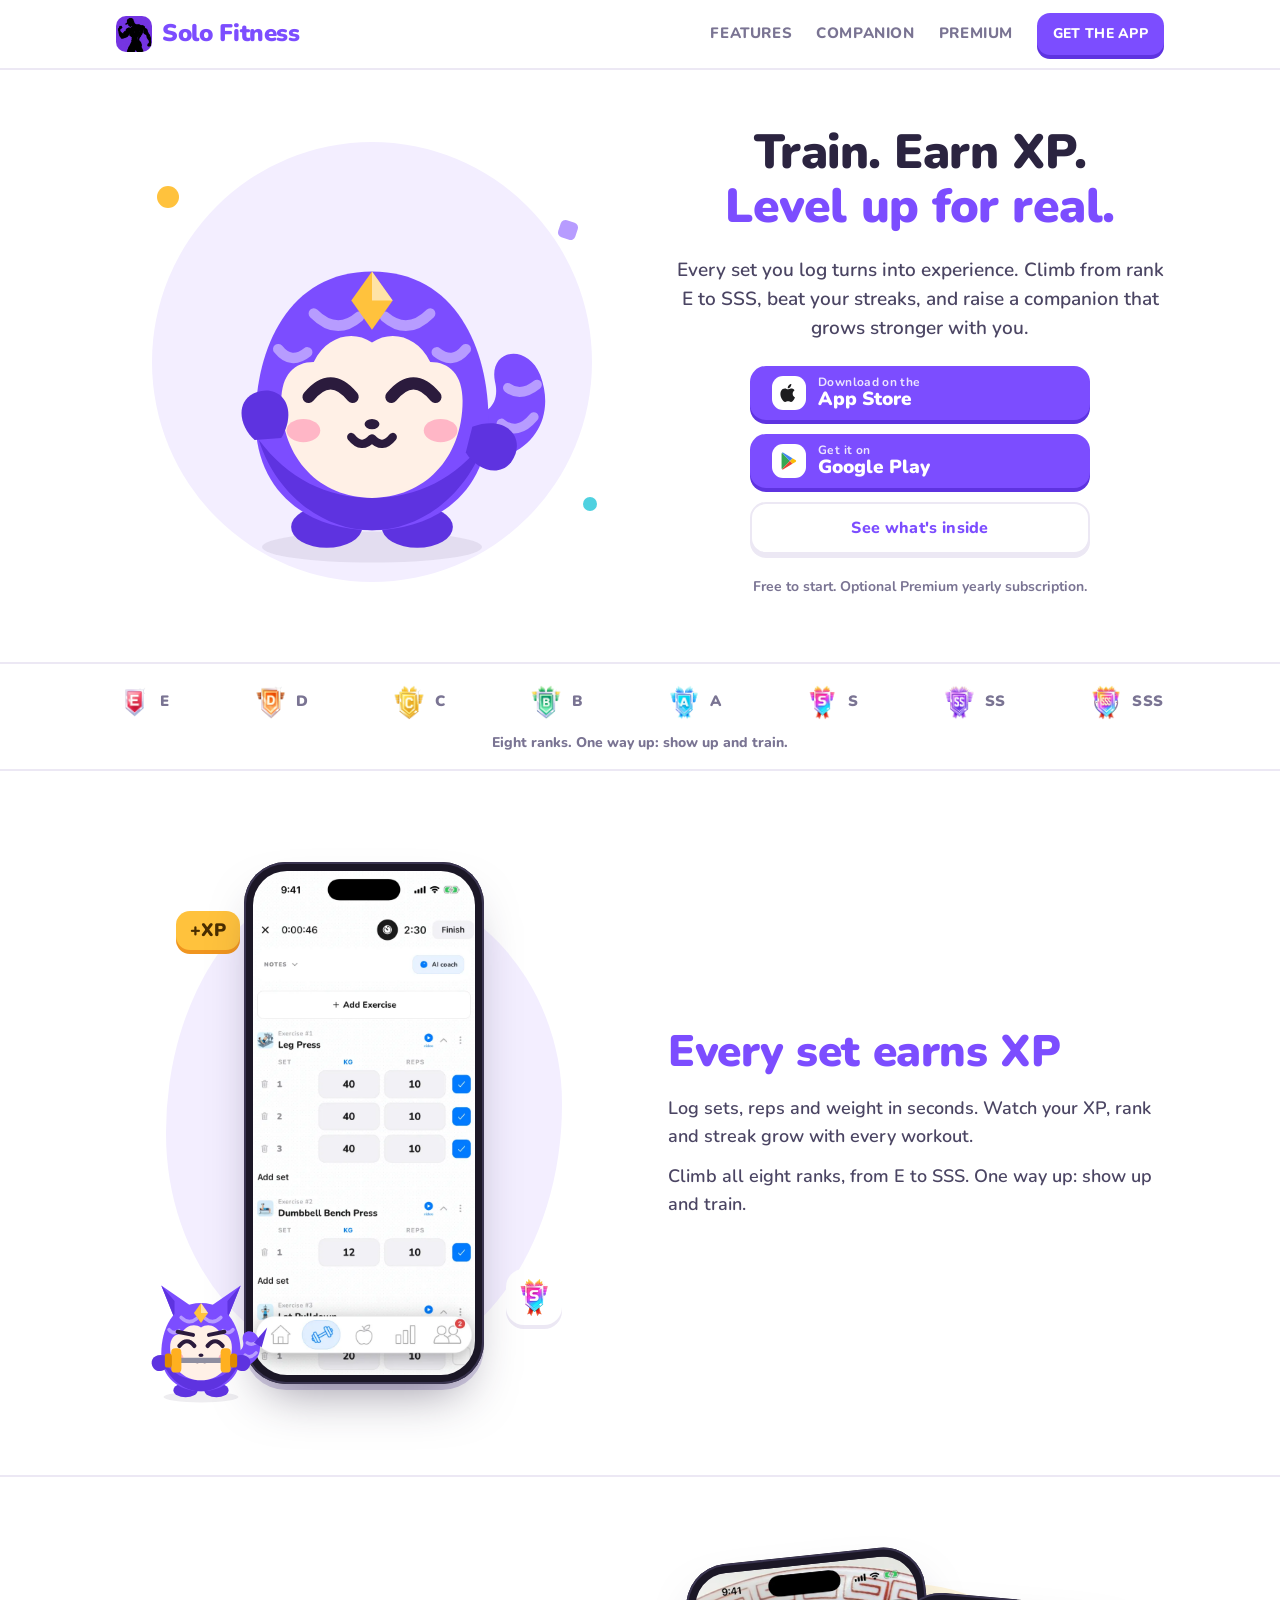
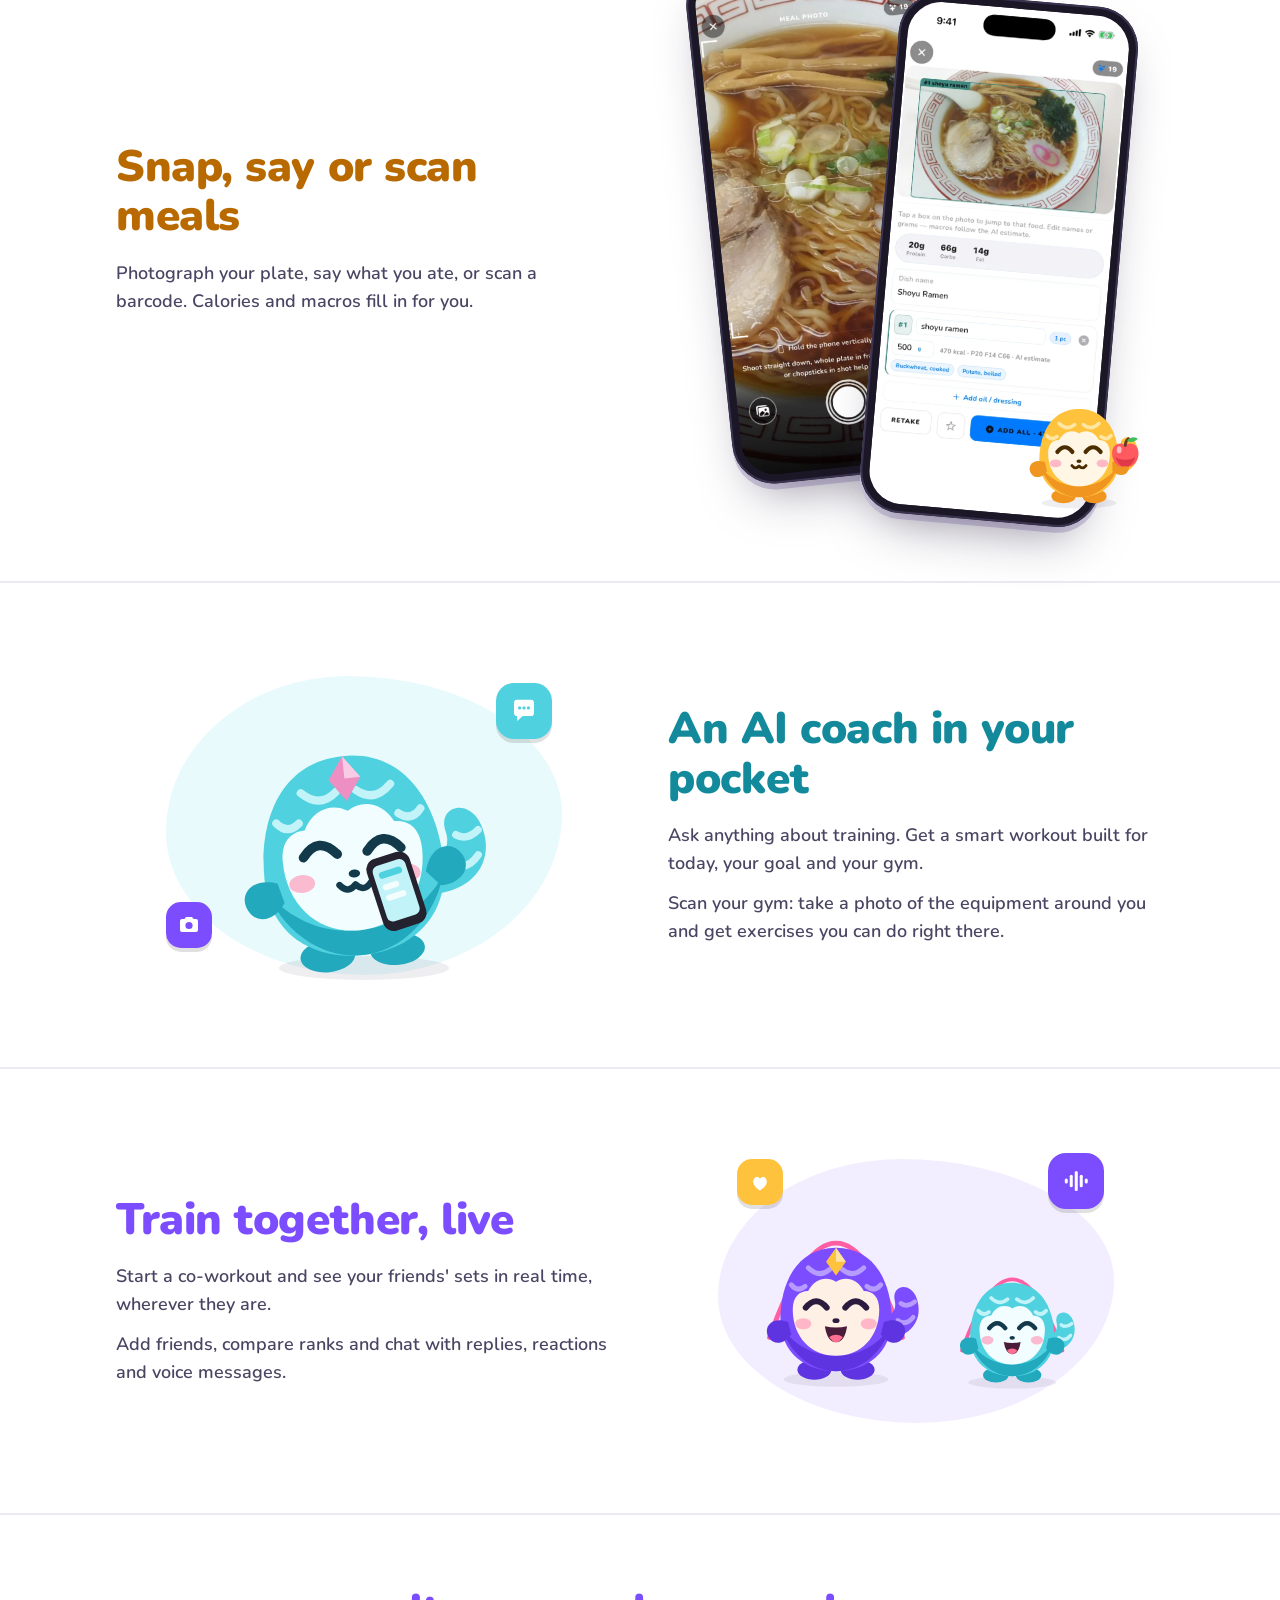
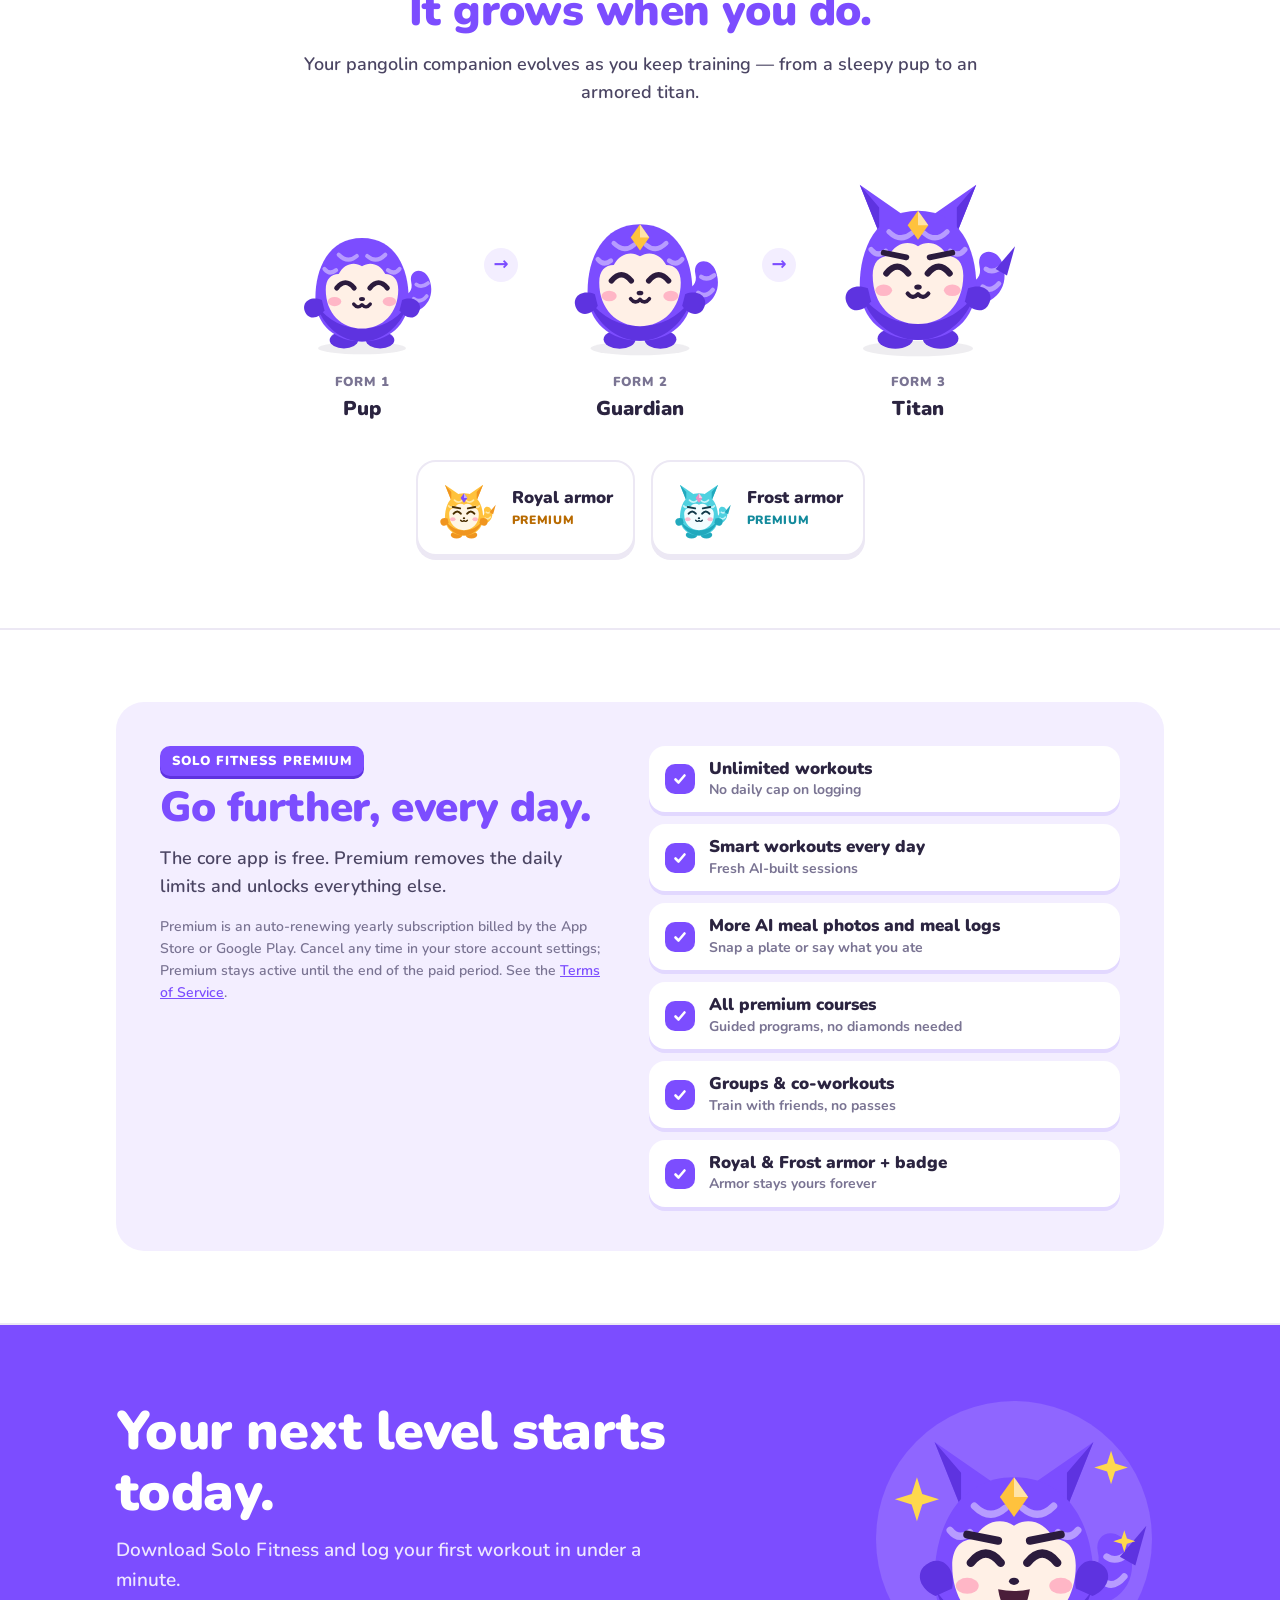
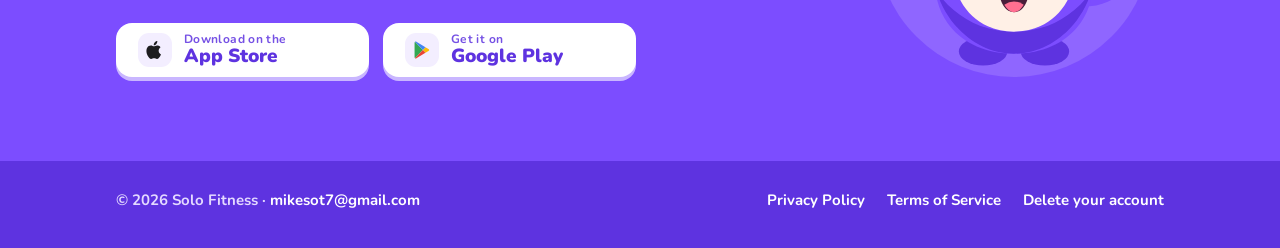
==== commit a0097e77: "Landing: Duolingo-style layout with flat pangolin art and real app screenshots Co-Authored-By: Claud" ====
--- a/index.html
+++ b/index.html
@@ -5,7 +5,7 @@
   <meta name="viewport" content="width=device-width, initial-scale=1" />
   <title>Solo Fitness — level up for real</title>
   <meta name="description" content="RPG-inspired fitness app. Log every set, earn XP, climb from rank E to SSS, and raise a companion that evolves as you train." />
-  <meta name="theme-color" content="#07060d" />
+  <meta name="theme-color" content="#ffffff" />
   <meta property="og:title" content="Solo Fitness — level up for real" />
   <meta property="og:description" content="Log every set, earn XP, climb from rank E to SSS, and raise a companion that evolves as you train." />
   <meta property="og:image" content="https://mishatokyo.github.io/solo-fitness-legal/icon-512.png" />
@@ -14,58 +14,549 @@
   <link rel="preconnect" href="https://fonts.googleapis.com" />
   <link rel="preconnect" href="https://fonts.gstatic.com" crossorigin />
   <link href="https://fonts.googleapis.com/css2?family=Nunito:wght@600;700;800;900&display=swap" rel="stylesheet" />
-  <link rel="stylesheet" href="./site.css" />
+  <style>
+    :root {
+      --v: #7C4DFF; --v-dark: #5E33E0; --v-soft: #B79CFF; --v-tint: #F3EEFF;
+      --frost: #4FD1E0; --frost-dark: #22A9BD; --frost-text: #138A9C; --frost-tint: #E8FAFC;
+      --royal: #FFC23D; --royal-dark: #F0951F; --royal-text: #B86A00; --royal-tint: #FFF6DE;
+      --ink: #2B2440; --text: #4B4563; --muted: #7A7493; --line: #ECE8F4;
+      --radius: 18px;
+    }
+    * { box-sizing: border-box; }
+    html { scroll-behavior: smooth; -webkit-text-size-adjust: 100%; }
+    body {
+      margin: 0; background: #fff; color: var(--text);
+      font-family: "Nunito", system-ui, -apple-system, "Segoe UI", Roboto, sans-serif;
+      font-size: 18px; line-height: 1.55; font-weight: 600;
+      overflow-x: hidden;
+    }
+    img { max-width: 100%; display: block; }
+    a { color: var(--v); }
+    h1, h2, h3 { font-weight: 900; line-height: 1.12; margin: 0; letter-spacing: -0.01em; }
+    p { margin: 0; }
+    .wrap { width: 100%; max-width: 1080px; margin: 0 auto; padding: 0 16px; }
+
+    /* ── Buttons (chunky, with a darker bottom lip) ─────────────────── */
+    .btn {
+      display: inline-flex; align-items: center; justify-content: center; gap: 12px;
+      min-height: 52px; padding: 10px 22px; border-radius: 16px; border: 0;
+      font: inherit; font-weight: 800; font-size: 16px; text-decoration: none; letter-spacing: .02em;
+      cursor: pointer; transition: transform .08s ease, box-shadow .08s ease, filter .15s ease;
+      -webkit-tap-highlight-color: transparent;
+    }
+    .btn:hover { filter: brightness(1.05); }
+    .btn:active { transform: translateY(4px); }
+    .btn:focus-visible { outline: 3px solid var(--royal); outline-offset: 3px; }
+    .btn-primary { background: var(--v); color: #fff; box-shadow: 0 4px 0 var(--v-dark); }
+    .btn-primary:active { box-shadow: 0 0 0 var(--v-dark); }
+    .btn-ghost { background: #fff; color: var(--v); border: 2px solid var(--line); box-shadow: 0 4px 0 var(--line); }
+    .btn-ghost:active { box-shadow: 0 0 0 var(--line); }
+    .btn-white { background: #fff; color: var(--v-dark); box-shadow: 0 4px 0 #C9B6FF; }
+    .btn-white:active { box-shadow: 0 0 0 #C9B6FF; }
+    .btn-sm { min-height: 42px; padding: 8px 16px; font-size: 14px; border-radius: 13px; text-transform: uppercase; }
+
+    .store { justify-content: flex-start; text-align: left; line-height: 1.1; }
+    .store .ico {
+      flex: none; width: 34px; height: 34px; border-radius: 11px; background: #fff;
+      display: grid; place-items: center;
+    }
+    .store .ico svg { width: 20px; height: 20px; }
+    .btn-white .ico { background: var(--v-tint); }
+    .store small { display: block; font-size: 12px; font-weight: 700; opacity: .85; letter-spacing: .03em; }
+    .store b { display: block; font-size: 19px; font-weight: 900; letter-spacing: 0; }
+    .store-stack { display: grid; gap: 14px; width: 100%; max-width: 340px; }
+    .store-stack .btn { width: 100%; }
+
+    /* ── Nav ────────────────────────────────────────────────────────── */
+    .nav { position: sticky; top: 0; z-index: 20; background: rgba(255,255,255,.94); backdrop-filter: blur(8px); -webkit-backdrop-filter: blur(8px); border-bottom: 2px solid var(--line); }
+    .nav-inner { display: flex; align-items: center; justify-content: space-between; gap: 12px; height: 68px; }
+    .brand { display: flex; align-items: center; gap: 10px; color: var(--v); font-weight: 900; font-size: 24px; text-decoration: none; letter-spacing: -0.02em; white-space: nowrap; }
+    .brand img { width: 36px; height: 36px; border-radius: 10px; }
+    .nav-links { display: flex; align-items: center; gap: 24px; }
+    .nav-links a:not(.btn) { color: var(--muted); font-weight: 800; font-size: 15px; text-decoration: none; text-transform: uppercase; letter-spacing: .04em; }
+    .nav-links a:not(.btn):hover { color: var(--v); }
+
+    /* ── Hero ───────────────────────────────────────────────────────── */
+    .hero { padding: 56px 0 64px; }
+    .hero-grid { display: grid; grid-template-columns: 1.05fr 1fr; align-items: center; gap: 48px; }
+    .hero-art { position: relative; display: grid; place-items: center; }
+    .hero-art .disc { position: absolute; width: 86%; aspect-ratio: 1; border-radius: 50%; background: var(--v-tint); }
+    .hero-art .pg { position: relative; width: min(440px, 100%); }
+    .hero-copy { display: flex; flex-direction: column; align-items: center; text-align: center; gap: 22px; }
+    .hero h1 { font-size: clamp(32px, 4.6vw, 48px); color: var(--ink); max-width: 13em; }
+    .hero h1 span { color: var(--v); }
+    .hero .lead { font-size: 19px; max-width: 30em; color: var(--text); }
+    .hero-note { font-size: 14px; color: var(--muted); font-weight: 700; }
+
+    /* Floating decor (flat shapes) */
+    .deco { position: absolute; pointer-events: none; }
+    .deco.c1 { width: 22px; height: 22px; border-radius: 50%; background: var(--royal); top: 10%; left: 8%; }
+    .deco.c2 { width: 14px; height: 14px; border-radius: 50%; background: var(--frost); bottom: 16%; right: 6%; }
+    .deco.c3 { width: 18px; height: 18px; border-radius: 5px; background: var(--v-soft); top: 18%; right: 10%; transform: rotate(18deg); }
+
+    /* ── Rank strip ─────────────────────────────────────────────────── */
+    .ranks { border-top: 2px solid var(--line); border-bottom: 2px solid var(--line); padding: 18px 0 16px; }
+    .rank-row { display: flex; justify-content: space-between; gap: 10px; overflow-x: auto; scrollbar-width: none; padding: 2px 0; }
+    .rank-row::-webkit-scrollbar { display: none; }
+    .rank-row figure { margin: 0; flex: 0 0 auto; display: flex; align-items: center; gap: 8px; color: var(--muted); font-weight: 900; font-size: 15px; letter-spacing: .04em; }
+    .rank-row img { width: 36px; height: 36px; object-fit: contain; }
+    .rank-caption { text-align: center; color: var(--muted); font-size: 14px; font-weight: 800; margin-top: 10px; }
+
+    /* ── Feature rows ───────────────────────────────────────────────── */
+    .feat { padding: 72px 0; border-bottom: 2px solid var(--line); }
+    .row { display: grid; grid-template-columns: 1fr 1fr; align-items: center; gap: 56px; }
+    .row.flip .art { order: 2; }
+    .art { position: relative; display: grid; place-items: center; min-height: 300px; }
+    .art .blob { position: absolute; inset: 6% 10%; border-radius: 46% 54% 50% 50% / 52% 46% 54% 48%; }
+    .art .pg { position: relative; width: min(340px, 82%); }
+    .copy h2 { font-size: clamp(30px, 4vw, 44px); margin-bottom: 18px; }
+    .copy p { font-size: 18px; max-width: 30em; }
+    .copy p + p { margin-top: 12px; }
+    .t-violet h2 { color: var(--v); }   .t-violet .blob { background: var(--v-tint); }
+    .t-royal h2 { color: var(--royal-text); } .t-royal .blob { background: var(--royal-tint); }
+    .t-frost h2 { color: var(--frost-text); } .t-frost .blob { background: var(--frost-tint); }
+
+    .bubble {
+      position: absolute; display: grid; place-items: center; width: 56px; height: 56px; border-radius: 18px;
+      box-shadow: 0 4px 0 rgba(0,0,0,.12);
+    }
+    .bubble svg { width: 30px; height: 30px; }
+    .bubble.small { width: 46px; height: 46px; border-radius: 15px; }
+    .bubble.small svg { width: 24px; height: 24px; }
+    .bubble img { width: 40px; height: 40px; object-fit: contain; }
+    .b-violet { background: var(--v); } .b-royal { background: var(--royal); } .b-frost { background: var(--frost); } .b-white { background: #fff; box-shadow: 0 4px 0 var(--line); }
+    .xp { position: absolute; padding: 6px 14px; border-radius: 14px; background: var(--royal); color: #4A2E00; font-weight: 900; font-size: 18px; box-shadow: 0 4px 0 var(--royal-dark); }
+    .duo { display: flex; justify-content: center; align-items: flex-end; gap: 0; position: relative; width: min(420px, 100%); }
+    .duo .pg { width: 50%; }
+    .duo .pg + .pg { width: 42%; margin-left: -4%; }
+
+    /* ── Companion evolution ────────────────────────────────────────── */
+    .center-head { text-align: center; max-width: 720px; margin: 0 auto 40px; }
+    .center-head h2 { font-size: clamp(30px, 4vw, 44px); color: var(--v); margin-bottom: 14px; }
+    .center-head p { font-size: 18px; }
+    .evo { display: flex; align-items: flex-end; justify-content: center; gap: 12px; }
+    .evo figure { margin: 0; flex: 1 1 0; max-width: 220px; text-align: center; }
+    .evo .pg { width: 100%; }
+    .evo figcaption { font-weight: 900; color: var(--ink); font-size: 20px; margin-top: 6px; }
+    .evo figcaption small { display: block; font-size: 13px; color: var(--muted); letter-spacing: .06em; text-transform: uppercase; }
+    .evo .arrow { flex: none; align-self: center; width: 34px; height: 34px; border-radius: 50%; background: var(--v-tint); color: var(--v); display: grid; place-items: center; font-weight: 900; margin-bottom: 40px; }
+    .skins { display: flex; justify-content: center; gap: 16px; margin-top: 36px; flex-wrap: wrap; }
+    .skin { display: flex; align-items: center; gap: 12px; padding: 10px 20px 10px 10px; border-radius: 20px; border: 2px solid var(--line); box-shadow: 0 4px 0 var(--line); background: #fff; }
+    .skin .pg { width: 72px; height: 72px; }
+    .skin b { display: block; color: var(--ink); font-weight: 900; font-size: 17px; }
+    .skin small { display: block; font-size: 12px; font-weight: 900; letter-spacing: .06em; text-transform: uppercase; }
+    .skin.royal small { color: var(--royal-text); } .skin.frost small { color: var(--frost-text); }
+
+    /* ── Premium ────────────────────────────────────────────────────── */
+    .premium { padding: 72px 0; border-bottom: 2px solid var(--line); }
+    .premium-card { display: grid; grid-template-columns: 1fr 1.05fr; gap: 40px; align-items: start; background: var(--v-tint); border-radius: 28px; padding: 44px; }
+    .premium h2 { font-size: clamp(30px, 4vw, 42px); color: var(--v); margin: 8px 0 14px; }
+    .eyebrow { display: inline-block; font-size: 13px; font-weight: 900; letter-spacing: .08em; text-transform: uppercase; color: #fff; background: var(--v); padding: 5px 12px; border-radius: 10px; box-shadow: 0 3px 0 var(--v-dark); }
+    .fine { font-size: 14px; color: var(--muted); margin-top: 16px !important; }
+    .perks { list-style: none; margin: 0; padding: 0; display: grid; gap: 12px; }
+    .perks li { display: flex; gap: 14px; align-items: center; background: #fff; border-radius: 16px; padding: 12px 16px; box-shadow: 0 4px 0 #E2D8FF; }
+    .perks .chk { flex: none; width: 30px; height: 30px; border-radius: 10px; background: var(--v); display: grid; place-items: center; }
+    .perks .chk svg { width: 16px; height: 16px; }
+    .perks b { display: block; color: var(--ink); font-weight: 900; font-size: 17px; line-height: 1.25; }
+    .perks span { display: block; color: var(--muted); font-size: 14px; font-weight: 700; }
+
+    /* ── Closing CTA band ───────────────────────────────────────────── */
+    .cta { background: var(--v); color: #fff; padding: 64px 0 72px; overflow: hidden; }
+    .cta-grid { display: grid; grid-template-columns: 1fr auto; gap: 40px; align-items: center; }
+    .cta h2 { font-size: clamp(34px, 5vw, 54px); color: #fff; margin-bottom: 14px; }
+    .cta p { font-size: 19px; color: #EDE6FF; margin-bottom: 28px; max-width: 28em; }
+    .cta .store-stack { grid-template-columns: 1fr 1fr; max-width: 520px; }
+    .cta-art { position: relative; width: 300px; display: grid; place-items: center; }
+    .cta-art .ring { position: absolute; width: 92%; aspect-ratio: 1; border-radius: 50%; background: #8F66FF; }
+    .cta-art .pg { position: relative; width: 100%; }
+
+    /* ── Footer ─────────────────────────────────────────────────────── */
+    footer { background: var(--v-dark); color: #E4DAFF; padding: 28px 0 36px; font-size: 15px; font-weight: 700; }
+    .foot { display: flex; flex-wrap: wrap; justify-content: space-between; align-items: center; gap: 14px; }
+    footer a { color: #fff; text-decoration: none; }
+    footer a:hover { text-decoration: underline; }
+    footer nav { display: flex; flex-wrap: wrap; gap: 8px 22px; }
+
+    /* ── Responsive ─────────────────────────────────────────────────── */
+
+    /* ── Real app screenshots in a CSS iPhone frame, inside feature art ─ */
+    .art.shots { min-height: 560px; }
+    .phones { position: relative; display: flex; justify-content: center; align-items: center; }
+    .phone {
+      position: relative; width: 240px; aspect-ratio: 1206 / 2622; padding: 9px; flex: 0 0 auto;
+      border-radius: 42px; background: #1B1726;
+      box-shadow: 0 0 0 2px #3A3450 inset, 0 26px 50px -20px rgba(43, 36, 64, .5), 0 6px 0 #D8D2E8;
+    }
+    .phone img { display: block; width: 100%; height: 100%; object-fit: cover; border-radius: 34px; background: #F6F4FB; }
+    .phones.pair .phone:first-child { transform: rotate(-6deg) translate(34px, -10px); }
+    .phones.pair .phone:last-child { transform: rotate(5deg) translate(-34px, 34px); z-index: 1; }
+    .art .pg.mini { position: absolute; z-index: 2; width: 150px; bottom: -6px; left: 2%; }
+    .art.shots .flip-mini { left: auto; right: 2%; }
+    @media (max-width: 560px) {
+      .art.shots { min-height: 440px; }
+      .phone { width: 190px; border-radius: 34px; padding: 7px; }
+      .phone img { border-radius: 28px; }
+      .phones.pair .phone { width: 160px; }
+      .phones.pair .phone:first-child { transform: rotate(-6deg) translate(22px, -8px); }
+      .phones.pair .phone:last-child { transform: rotate(5deg) translate(-22px, 24px); }
+      .art .pg.mini { width: 110px; }
+    }
+    @media (max-width: 860px) {
+      .hero { padding: 28px 0 48px; }
+      .hero-grid, .row, .premium-card, .cta-grid { grid-template-columns: 1fr; gap: 28px; }
+      .hero-art .pg { width: min(320px, 78vw); }
+      .row.flip .art { order: 0; }
+      .row { text-align: center; }
+      .copy p { margin: 0 auto; }
+      .art { min-height: 0; }
+      .feat, .premium { padding: 52px 0; }
+      .premium-card { padding: 28px 20px; }
+      .cta { text-align: center; }
+      .cta p { margin-left: auto; margin-right: auto; }
+      .cta .store-stack { margin: 0 auto; }
+      .cta-art { width: 220px; margin: 0 auto; order: -1; }
+      .nav-links a:not(.btn) { display: none; }
+    }
+    @media (max-width: 560px) {
+      body { font-size: 17px; }
+      .brand { font-size: 20px; }
+      .brand img { width: 32px; height: 32px; }
+      .cta .store-stack { grid-template-columns: 1fr; max-width: 340px; }
+      .evo { gap: 4px; }
+      .evo .arrow { width: 24px; height: 24px; font-size: 13px; margin-bottom: 52px; }
+      .evo figcaption { font-size: 16px; }
+      .bubble { width: 46px; height: 46px; border-radius: 15px; }
+      .bubble svg { width: 24px; height: 24px; }
+      .bubble.small { width: 38px; height: 38px; }
+      .bubble.small svg { width: 20px; height: 20px; }
+      .rank-row { justify-content: flex-start; gap: 18px; }
+    }
+    @media (max-width: 380px) {
+      .btn-sm { padding: 8px 12px; font-size: 13px; }
+      .brand { font-size: 18px; gap: 8px; }
+    }
+
+    /* ── Companion SVG ──────────────────────────────────────────────────
+       Geometry is the app's FlatCompanion (src/ui/blob/FlatCompanion.tsx),
+       shifted by +2 so the viewBox starts at 0. Animated parts sit inside a
+       translate(pivot) group, so a plain CSS rotate/scale turns about the pivot. */
+    .pg { display: block; overflow: visible;
+      --armor: #7C4DFF; --shade: #5E33E0; --scale: #B79CFF; --skin: #FFF0E6; --gem: #FFC23D; --ink: #2B1B3D; }
+    .pg.frost { --armor: #4FD1E0; --shade: #22A9BD; --scale: #C2F3F8; --skin: #F2FDFF; --gem: #EE8FC4; --ink: #123A4A; }
+    .pg.royal { --armor: #FFC23D; --shade: #F0951F; --scale: #FFE7A3; --skin: #FFF6E5; --gem: #7C4DFF; --ink: #4A2E00; }
+    .pg g { transform-box: view-box; transform-origin: 0 0; }
+    .fa { fill: var(--armor); } .fs { fill: var(--shade); } .fk { fill: var(--skin); }
+    .fg { fill: var(--gem); } .fi { fill: var(--ink); } .fsc { fill: var(--scale); }
+    .ss { fill: none; stroke: var(--scale); stroke-linecap: round; }
+    .si { fill: none; stroke: var(--ink); stroke-linecap: round; }
+
+    /* Idle */
+    .breathe { animation: breathe 1.8s ease-in-out infinite; }
+    .wag { animation: wag 1.2s ease-in-out infinite; }
+    .wag.fast { animation-duration: .4s; }
+    @keyframes breathe { 0%, 100% { transform: scale(1, 1); } 50% { transform: scale(.975, 1.035); } }
+    @keyframes wag { 0%, 100% { transform: rotate(-10deg); } 50% { transform: rotate(10deg); } }
+
+    /* Hero: wave + occasional hop */
+    .wave { transform: rotate(100deg); animation: wave .7s ease-in-out infinite; }
+    @keyframes wave { 0%, 100% { transform: rotate(80deg); } 50% { transform: rotate(125deg); } }
+    .hop { animation: hop 3.2s ease-in-out infinite; }
+    @keyframes hop {
+      0%, 70%, 100% { transform: translateY(0) scale(1, 1); }
+      74% { transform: translateY(0) scale(1.08, .9); }
+      80% { transform: translateY(-7px) scale(.95, 1.07); }
+      86% { transform: translateY(0) scale(1.08, .9); }
+      90% { transform: translateY(0) scale(1, 1); }
+    }
+
+    /* Lift: dumbbell press, 2.6s */
+    .lift-body { animation: liftBody 2.6s ease-in-out infinite; }
+    .lift-armL { animation: liftArmL 2.6s ease-in-out infinite; }
+    .lift-armR { animation: liftArmR 2.6s ease-in-out infinite; }
+    .lift-bell { transform: translate(32px, 44px); animation: liftBell 2.6s ease-in-out infinite; }
+    .lift-eyes { animation: liftEyes 2.6s linear infinite; }
+    @keyframes liftBody { 0%, 14%, 22%, 42%, 50%, 100% { transform: scale(1, 1); } 18%, 46% { transform: scale(1.07, .92); } }
+    @keyframes liftArmL { 0%, 10%, 72%, 100% { transform: rotate(0); } 16%, 38%, 62% { transform: rotate(50deg); } 22%, 32%, 44%, 54% { transform: rotate(110deg); } }
+    @keyframes liftArmR { 0%, 10%, 72%, 100% { transform: rotate(0); } 16%, 38%, 62% { transform: rotate(-50deg); } 22%, 32%, 44%, 54% { transform: rotate(-110deg); } }
+    @keyframes liftBell {
+      0% { transform: translate(32px, 44px) scale(0); }
+      8% { transform: translate(32px, 44px) scale(1.2); }
+      12% { transform: translate(32px, 44px) scale(1); }
+      16%, 38%, 62% { transform: translate(32px, 27.8px) scale(1); }
+      22%, 32%, 44%, 54% { transform: translate(32px, 8px) scale(1); }
+      72%, 78% { transform: translate(32px, 44px) scale(1); }
+      86%, 100% { transform: translate(32px, 44px) scale(0); }
+    }
+    @keyframes liftEyes { 0%, 21%, 33%, 43%, 55%, 100% { transform: scaleY(1); } 22%, 32%, 44%, 54% { transform: scaleY(.65); } }
+
+    /* Apple: pops out, three chomps, hop — 3.4s */
+    .ap-body { animation: apBody 3.4s ease-in-out infinite; }
+    .ap-armR { transform: rotate(-15deg); animation: apArmR 3.4s ease-in-out infinite; }
+    .ap-armL { animation: apArmL 3.4s ease-in-out infinite; }
+    .ap-apple { transform: translate(53px, 38px); animation: apApple 3.4s ease-in-out infinite; }
+    .ap-mouth { opacity: 0; animation: apMouth 3.4s linear infinite; }
+    .ap-smile { animation: apSmile 3.4s linear infinite; }
+    .ap-eyes { animation: apEyes 3.4s linear infinite; }
+    .ap-crumbs { opacity: 0; animation: apCrumbs 3.4s ease-out infinite; }
+    @keyframes apBody {
+      0%, 25%, 31%, 39%, 45%, 53%, 59%, 82%, 92%, 100% { transform: translateY(0) scale(1, 1); }
+      28%, 42%, 56% { transform: translateY(0) scale(1.07, .91); }
+      87% { transform: translateY(-6.8px) scale(.97, 1.06); }
+    }
+    @keyframes apArmR { 0% { transform: rotate(0); } 6% { transform: rotate(35deg); } 14% { transform: rotate(-15deg); } 22%, 60% { transform: rotate(-60deg); } 68%, 100% { transform: rotate(0); } }
+    @keyframes apArmL { 0%, 14% { transform: rotate(0); } 22%, 60% { transform: rotate(20deg); } 66%, 100% { transform: rotate(0); } }
+    @keyframes apApple {
+      0%, 4% { transform: translate(53px, 41px) scale(0) rotate(-40deg); }
+      10% { transform: translate(53px, 39px) scale(1.25) rotate(-12deg); }
+      14% { transform: translate(53px, 38px) scale(1) rotate(0); }
+      22%, 28% { transform: translate(32px, 46.5px) scale(.85); }
+      30%, 42% { transform: translate(32px, 46.5px) scale(.62); }
+      44%, 56% { transform: translate(32px, 46.5px) scale(.4); }
+      58%, 100% { transform: translate(32px, 46.5px) scale(0); }
+    }
+    @keyframes apMouth {
+      0%, 20%, 28%, 35%, 42%, 49%, 56%, 84%, 92%, 100% { opacity: 0; }
+      24%, 38%, 52%, 86% { opacity: 1; }
+    }
+    @keyframes apSmile {
+      0%, 20%, 28%, 35%, 42%, 49%, 56%, 84%, 92%, 100% { opacity: 1; }
+      24%, 38%, 52%, 86% { opacity: 0; }
+    }
+    @keyframes apEyes { 0%, 26%, 34%, 40%, 48%, 54%, 62%, 100% { transform: scaleY(1); } 29%, 43%, 57% { transform: scaleY(.65); } }
+    @keyframes apCrumbs {
+      0%, 27.9% { opacity: 0; transform: scale(.4); }
+      28%, 42%, 56% { opacity: 1; transform: scale(.4); }
+      36%, 50%, 64% { opacity: 0; transform: scale(1.8); }
+      36.1%, 50.1%, 64.1%, 100% { opacity: 0; transform: scale(.4); }
+    }
+
+    /* Phone: taps, a heart pops — 3.2s */
+    .ph-body { transform: rotate(-6deg); }
+    .ph-armR { transform: rotate(-55deg); }
+    .ph-armL { animation: phArmL 3.2s ease-in-out infinite; }
+    .ph-phone { transform: translate(40px, 46px) rotate(-12deg); }
+    .ph-flash { opacity: 0; animation: phFlash 3.2s linear infinite; }
+    .ph-heart { opacity: 0; transform: translate(44px, 22px) scale(1); animation: phHeart 3.2s ease-out infinite; }
+    .ph-mouth { opacity: 0; animation: phMouth 3.2s linear infinite; }
+    .ph-smile { animation: phSmile 3.2s linear infinite; }
+    .ph-hop { animation: phHop 3.2s ease-in-out infinite; }
+    @keyframes phArmL { 0%, 22%, 28%, 32%, 38%, 42%, 48%, 100% { transform: rotate(0); } 25%, 35%, 45% { transform: rotate(30deg); } }
+    @keyframes phFlash { 0%, 25%, 31%, 35%, 41%, 45%, 51%, 100% { opacity: 0; } 27%, 37%, 47% { opacity: .9; } }
+    @keyframes phHeart {
+      0%, 52% { opacity: 0; transform: translate(44px, 26px) scale(0); }
+      54% { opacity: 1; }
+      58% { transform: translate(44px, 26px) scale(1.35); }
+      62% { transform: translate(44px, 25.5px) scale(1); }
+      78% { opacity: 1; }
+      86%, 100% { opacity: 0; transform: translate(44px, 18px) scale(1); }
+    }
+    @keyframes phMouth { 0%, 52%, 74%, 100% { opacity: 0; } 56%, 70% { opacity: 1; } }
+    @keyframes phSmile { 0%, 52%, 74%, 100% { opacity: 1; } 56%, 70% { opacity: 0; } }
+    @keyframes phHop { 0%, 52%, 60%, 100% { transform: translateY(0); } 56% { transform: translateY(-3.4px); } }
+
+    /* Rope: skipping, 1s per turn */
+    .rp-body { animation: rpBody 1s linear infinite; }
+    .rp-back { animation: rpBack 1s linear infinite; }
+    .rp-front { opacity: 0; animation: rpFront 1s linear infinite; }
+    .rp-armL { animation: rpArmL 1s linear infinite; }
+    .rp-armR { animation: rpArmR 1s linear infinite; }
+    .rp-late .rp-body, .rp-late .rp-back, .rp-late .rp-front, .rp-late .rp-armL, .rp-late .rp-armR { animation-delay: -.5s; }
+    @keyframes rpBody {
+      0%, 100% { transform: translateY(0) scale(1.06, .92); }
+      12%, 25%, 75%, 88% { transform: translateY(0) scale(1, 1); }
+      38% { transform: translateY(-5px) scale(.98, 1.03); }
+      50% { transform: translateY(-8.8px) scale(.97, 1.05); }
+      62% { transform: translateY(-5px) scale(.98, 1.03); }
+    }
+    @keyframes rpBack {
+      0%, 100% { opacity: 1; transform: scaleY(1); }
+      25% { opacity: 1; transform: scaleY(0); }
+      25.1%, 74.9% { opacity: 0; transform: scaleY(0); }
+      75% { opacity: 1; transform: scaleY(0); }
+    }
+    @keyframes rpFront {
+      0%, 24.9% { opacity: 0; transform: scaleY(0); }
+      25% { opacity: 1; transform: scaleY(0); }
+      50% { opacity: 1; transform: scaleY(-.55); }
+      75% { opacity: 1; transform: scaleY(0); }
+      75.1%, 100% { opacity: 0; transform: scaleY(0); }
+    }
+    @keyframes rpArmL { 0%, 50%, 100% { transform: rotate(-10deg); } 25% { transform: rotate(4deg); } 75% { transform: rotate(-24deg); } }
+    @keyframes rpArmR { 0%, 50%, 100% { transform: rotate(10deg); } 25% { transform: rotate(-4deg); } 75% { transform: rotate(24deg); } }
+
+    /* Cheer: jump with both arms up — 1.5s */
+    .ch-body { animation: chBody 1.5s ease-in-out infinite; }
+    .ch-armL { transform: rotate(80deg); animation: chArmL 1.5s ease-in-out infinite; }
+    .ch-armR { transform: rotate(-80deg); animation: chArmR 1.5s ease-in-out infinite; }
+    .ch-spark { animation: chSpark 1.5s ease-out infinite; }
+    @keyframes chBody {
+      0% { transform: translateY(0) scale(1, 1); }
+      12% { transform: translateY(2px) scale(1.12, .84); }
+      20% { transform: translateY(-6.8px) scale(.9, 1.12); }
+      36% { transform: translateY(-11.6px) scale(.97, 1.03); }
+      46% { transform: translateY(.7px) scale(1.14, .84); }
+      54%, 100% { transform: translateY(0) scale(1, 1); }
+    }
+    @keyframes chArmL { 0%, 10%, 60%, 100% { transform: rotate(0); } 20%, 46% { transform: rotate(80deg); } }
+    @keyframes chArmR { 0%, 10%, 60%, 100% { transform: rotate(0); } 20%, 46% { transform: rotate(-80deg); } }
+    @keyframes chSpark {
+      0%, 16% { opacity: 0; transform: scale(.3); }
+      20% { opacity: 1; }
+      26% { transform: scale(1.15); }
+      36% { transform: scale(1); }
+      42% { opacity: 1; }
+      52%, 100% { opacity: 0; transform: scale(1.25); }
+    }
+
+    .d1 { animation-delay: -.6s !important; } .d2 { animation-delay: -1.2s !important; }
+
+    @media (prefers-reduced-motion: reduce) {
+      html { scroll-behavior: auto; }
+      .pg, .pg * { animation: none !important; }
+      .rp-front, .ph-heart, .ap-crumbs { opacity: 0 !important; }
+      .btn { transition: none; }
+    }
+  </style>
 </head>
 <body>
+  <!-- Shared companion parts (app geometry, viewBox -2 -2 68 68 → drawn inside translate(2 2)). -->
+  <svg width="0" height="0" style="position:absolute" aria-hidden="true" focusable="false">
+    <defs>
+      <g id="pg-tail">
+        <path class="fa" d="M44 47 C55 49 61 42 58 34 C56 29 50 30 51 35 C52 39 49 41 45 40 Z" />
+        <path class="ss" stroke-width="1.5" d="M52 41.5 Q54.5 43.5 57 40.5 M53 36 Q55 37.5 57.5 35.5" />
+      </g>
+      <path id="pg-spike" class="fs" d="M56 36 L62 29 L59.5 38 Z" />
+      <g id="pg-horns">
+        <path class="fa" d="M20 25 L14 10 L27 19 Z M44 25 L50 10 L37 19 Z" />
+        <path class="fs" d="M20 25 L14 10 L20 17 Z M44 25 L50 10 L44 17 Z" />
+      </g>
+      <g id="pg-body">
+        <ellipse class="fs" cx="25" cy="57.5" rx="5.5" ry="3.2" />
+        <ellipse class="fs" cx="39" cy="57.5" rx="5.5" ry="3.2" />
+        <path class="fa" d="M32 18 C45 18 50 30 50 41 C50 52 42 58 32 58 C22 58 14 52 14 41 C14 30 19 18 32 18 Z" />
+        <path class="fs" d="M14.5 44 C17 52 24 58 32 58 C40 58 47 52 49.5 44 C45 50 39 53 32 53 C25 53 19 50 14.5 44 Z" />
+        <path class="ss" stroke-width="1.6" d="M23 24.5 Q26.5 28 30 25 M34 25 Q37.5 28 41 24.5 M17.5 30 Q19.5 32.5 22 30.5 M42 30.5 Q44.5 32.5 46.5 30" />
+        <path class="fk" d="M18 38 C18 34 20 32 23 32 C25 28 29 27 32 29 C35 27 39 28 41 32 C44 32 46 34 46 38 C46 47 40 53 32 53 C24 53 18 47 18 38 Z" />
+        <ellipse cx="21.4" cy="42.6" rx="2.6" ry="1.8" fill="#FF8FB1" fill-opacity=".6" />
+        <ellipse cx="42.6" cy="42.6" rx="2.6" ry="1.8" fill="#FF8FB1" fill-opacity=".6" />
+        <ellipse class="fi" cx="32" cy="41.6" rx="1.15" ry=".8" />
+      </g>
+      <g id="pg-gem">
+        <path class="fg" d="M32 18 L35.2 22.5 L32 27 L28.8 22.5 Z" />
+        <path d="M32 18 L35.2 22.5 L32 22.5 Z" fill="#fff" fill-opacity=".55" />
+      </g>
+      <path id="pg-eyes" class="si" stroke-width="1.9" d="M22.2 37.4 Q25.6 33.2 29 37.4 M35 37.4 Q38.4 33.2 41.8 37.4" />
+      <path id="pg-brows" class="si" stroke-width="1.8" d="M21.4 31 L28.4 32.4 M42.6 31 L35.6 32.4" />
+      <path id="pg-smile" class="si" stroke-width="1.3" stroke-linejoin="round" d="M28.8 43.6 Q30.4 45.6 32 43.8 Q33.6 45.6 35.2 43.6" />
+      <g id="pg-mouth">
+        <path d="M28.4 43.4 Q32 44.2 35.6 43.4 Q34.8 48.6 32 48.6 Q29.2 48.6 28.4 43.4 Z" fill="#4A1E3A" />
+        <path d="M29.8 46.9 Q32 45.4 34.2 46.9 Q33.2 48.6 32 48.6 Q30.8 48.6 29.8 46.9 Z" fill="#FF6F91" />
+      </g>
+      <path id="pg-armL" class="fs" d="M16.5 42 C11 40 8 44 10.5 47.5 C12.5 50 16 48.5 17.5 46 Z" />
+      <path id="pg-armR" class="fs" d="M47.5 42 C53 40 56 44 53.5 47.5 C51.5 50 48 48.5 46.5 46 Z" />
+      <ellipse id="pg-shadow" cx="32" cy="60.6" rx="17" ry="2.4" fill="#2B1B3D" fill-opacity=".08" />
+
+      <!-- Props, drawn around (32, 32). -->
+      <g id="pr-apple">
+        <path d="M32 28.5 C29.5 26.5 26 28 26 32 C26 36 29 38.5 30.8 38 C31.5 37.8 32.5 37.8 33.2 38 C35 38.5 38 36 38 32 C38 28 34.5 26.5 32 28.5 Z" fill="#FF5A5F" />
+        <path d="M27.5 33.5 C28 36 29.5 37.5 30.8 38 C31.5 37.8 32.5 37.8 33.2 38 C34.5 37.5 36 36 36.5 33.5 C35 35.5 29 35.5 27.5 33.5 Z" fill="#E03A48" />
+        <ellipse cx="29.2" cy="30.4" rx="1.1" ry="1.6" fill="#fff" fill-opacity=".6" />
+        <path d="M32 28.5 C32 27 32.6 26 33.4 25.4" stroke="#6B3B1F" stroke-width="1.3" stroke-linecap="round" fill="none" />
+        <path d="M32.8 26.2 C34.5 24.3 37 24.6 37.6 25.6 C36 27.2 34 27.3 32.8 26.2 Z" fill="#3DBE5B" />
+      </g>
+      <g id="pr-crumbs">
+        <circle cx="27" cy="44" r=".9" fill="#FF5A5F" />
+        <circle cx="37.5" cy="43.5" r=".8" fill="#FF5A5F" />
+        <circle cx="29" cy="50" r=".7" fill="#FF5A5F" />
+        <circle cx="35.5" cy="50.5" r=".9" fill="#FFF0E6" />
+      </g>
+      <g id="pr-phone">
+        <rect x="27.5" y="24.5" width="9" height="15" rx="2.2" fill="#24222E" />
+        <rect class="fsc" x="28.6" y="26" width="6.8" height="11.6" rx="1.2" />
+        <rect class="fa" x="29.6" y="27.4" width="4.8" height="1.4" rx=".7" />
+        <rect x="29.6" y="30" width="3.4" height="1.2" rx=".6" fill="#fff" fill-opacity=".8" />
+        <rect x="29.6" y="32.2" width="4.2" height="1.2" rx=".6" fill="#fff" fill-opacity=".8" />
+      </g>
+      <rect id="pr-flash" x="28.6" y="26" width="6.8" height="11.6" rx="1.2" fill="#fff" />
+      <path id="pr-heart" d="M32 36 C26 32 26.5 27 29.5 27 C31 27 31.7 28 32 28.8 C32.3 28 33 27 34.5 27 C37.5 27 38 32 32 36 Z" fill="#FF4D6D" />
+      <g id="pr-dumbbell">
+        <rect x="21" y="30.8" width="22" height="2.4" rx="1.2" fill="#8E8EA0" />
+        <rect x="18.5" y="26.5" width="4.6" height="11" rx="1.8" fill="#FFB020" />
+        <rect x="40.9" y="26.5" width="4.6" height="11" rx="1.8" fill="#FFB020" />
+        <rect x="15.6" y="28.8" width="3.2" height="6.4" rx="1.3" fill="#E08A00" />
+        <rect x="45.2" y="28.8" width="3.2" height="6.4" rx="1.3" fill="#E08A00" />
+      </g>
+      <path id="pr-rope" d="M10.5 47 Q32 -14 53.5 47" stroke="#FF5FA2" stroke-width="1.6" stroke-linecap="round" fill="none" />
+      <g id="pr-sparkles" fill="#FFD84D">
+        <path d="M10 18 L11.2 21.8 L15 23 L11.2 24.2 L10 28 L8.8 24.2 L5 23 L8.8 21.8 Z" />
+        <path d="M54 12 L54.9 14.9 L57.8 15.8 L54.9 16.7 L54 19.6 L53.1 16.7 L50.2 15.8 L53.1 14.9 Z" />
+        <path d="M57 30 L57.6 31.9 L59.5 32.5 L57.6 33.1 L57 35 L56.4 33.1 L54.5 32.5 L56.4 31.9 Z" />
+      </g>
+    </defs>
+  </svg>
+
   <header class="nav">
-    <div class="nav-inner">
+    <div class="wrap nav-inner">
       <a class="brand" href="./"><img src="./img/icon-256.png" alt="" />Solo Fitness</a>
-      <nav class="nav-links">
+      <nav class="nav-links" aria-label="Main">
         <a href="#features">Features</a>
         <a href="#companion">Companion</a>
         <a href="#premium">Premium</a>
-        <a class="btn" href="#download">Get the app</a>
+        <a class="btn btn-primary btn-sm" href="#download">Get the app</a>
       </nav>
     </div>
   </header>
 
   <main>
-    <!-- Hero -->
+    <!-- ── Hero ─────────────────────────────────────────────────────── -->
     <section class="hero">
       <div class="wrap hero-grid">
-        <div>
-          <span class="pill"><img src="./img/rank-S.png" alt="" />RPG-inspired fitness app</span>
-          <h1>Train. Earn XP.<br /><span class="grad">Level up for real.</span></h1>
+        <div class="hero-art" aria-hidden="true">
+          <div class="disc"></div>
+          <span class="deco c1"></span><span class="deco c2"></span><span class="deco c3"></span>
+          <!-- Waving companion (Guardian form, Shadow violet). -->
+          <svg class="pg" viewBox="0 0 68 68" role="img" aria-label="Solo Fitness pangolin companion waving">
+            <g transform="translate(2 2)">
+              <use href="#pg-shadow" />
+              <g transform="translate(32 60)"><g class="hop"><g transform="translate(-32 -60)">
+                <g transform="translate(32 60)"><g class="breathe"><g transform="translate(-32 -60)">
+                  <g transform="translate(46 42)"><g class="wag"><use href="#pg-tail" transform="translate(-46 -42)" /></g></g>
+                  <use href="#pg-body" />
+                  <use href="#pg-gem" />
+                  <use href="#pg-eyes" />
+                  <use href="#pg-smile" />
+                  <g transform="translate(16.5 43.5)"><g class="wave"><use href="#pg-armL" transform="translate(-16.5 -43.5)" /></g></g>
+                  <use href="#pg-armR" />
+                </g></g></g>
+              </g></g></g>
+            </g>
+          </svg>
+        </div>
+
+        <div class="hero-copy">
+          <h1>Train. Earn XP.<br /><span>Level up for real.</span></h1>
           <p class="lead">Every set you log turns into experience. Climb from rank E to SSS, beat your streaks, and raise a companion that grows stronger with you.</p>
-          <div class="store-row" id="download">
-            <a class="store" href="https://apps.apple.com/app/id6791850301" rel="noopener">
-              <svg viewBox="0 0 24 24" aria-hidden="true"><path fill="currentColor" d="M16.37 12.76c-.03-2.72 2.22-4.03 2.32-4.1-1.27-1.85-3.24-2.1-3.93-2.13-1.67-.17-3.27.99-4.12.99-.86 0-2.16-.97-3.55-.94-1.83.03-3.51 1.06-4.45 2.69-1.9 3.29-.49 8.16 1.36 10.83.9 1.31 1.98 2.78 3.39 2.73 1.36-.05 1.87-.88 3.51-.88 1.64 0 2.1.88 3.54.85 1.46-.02 2.39-1.33 3.28-2.65 1.04-1.52 1.46-3 1.49-3.07-.03-.02-2.85-1.1-2.88-4.32zM13.67 4.77c.75-.91 1.25-2.17 1.11-3.43-1.08.04-2.38.72-3.15 1.63-.69.8-1.3 2.08-1.14 3.31 1.2.09 2.43-.61 3.18-1.51z"/></svg>
+          <div class="store-stack" id="download">
+            <a class="btn btn-primary store" href="https://apps.apple.com/app/id6791850301" rel="noopener">
+              <span class="ico"><svg viewBox="0 0 24 24" aria-hidden="true"><path fill="#1d1d1f" d="M16.37 12.76c-.03-2.72 2.22-4.03 2.32-4.1-1.27-1.85-3.24-2.1-3.93-2.13-1.67-.17-3.27.99-4.12.99-.86 0-2.16-.97-3.55-.94-1.83.03-3.51 1.06-4.45 2.69-1.9 3.29-.49 8.16 1.36 10.83.9 1.31 1.98 2.78 3.39 2.73 1.36-.05 1.87-.88 3.51-.88 1.64 0 2.1.88 3.54.85 1.46-.02 2.39-1.33 3.28-2.65 1.04-1.52 1.46-3 1.49-3.07-.03-.02-2.85-1.1-2.88-4.32zM13.67 4.77c.75-.91 1.25-2.17 1.11-3.43-1.08.04-2.38.72-3.15 1.63-.69.8-1.3 2.08-1.14 3.31 1.2.09 2.43-.61 3.18-1.51z"/></svg></span>
               <span><small>Download on the</small><b>App Store</b></span>
             </a>
-            <a class="store" href="https://play.google.com/store/apps/details?id=com.solofitness.app" rel="noopener">
-              <svg viewBox="0 0 24 24" aria-hidden="true"><path fill="#34A853" d="M3.6 2.2c-.3.3-.5.8-.5 1.4v16.8c0 .6.2 1.1.5 1.4l9.4-9.8z"/><path fill="#FBBC04" d="m16.1 15.2-3.1-3.2 3.1-3.2 3.7 2.1c1.1.6 1.1 1.6 0 2.2z"/><path fill="#EA4335" d="m16.1 15.2-3.1-3.2-9.4 9.8c.4.4 1 .4 1.7.1z"/><path fill="#4285F4" d="M16.1 8.8 5.3 2.1c-.7-.4-1.3-.3-1.7.1l9.4 9.8z"/></svg>
+            <a class="btn btn-primary store" href="https://play.google.com/store/apps/details?id=com.solofitness.app" rel="noopener">
+              <span class="ico"><svg viewBox="0 0 24 24" aria-hidden="true"><path fill="#34A853" d="M3.6 2.2c-.3.3-.5.8-.5 1.4v16.8c0 .6.2 1.1.5 1.4l9.4-9.8z"/><path fill="#FBBC04" d="m16.1 15.2-3.1-3.2 3.1-3.2 3.7 2.1c1.1.6 1.1 1.6 0 2.2z"/><path fill="#EA4335" d="m16.1 15.2-3.1-3.2-9.4 9.8c.4.4 1 .4 1.7.1z"/><path fill="#4285F4" d="M16.1 8.8 5.3 2.1c-.7-.4-1.3-.3-1.7.1l9.4 9.8z"/></svg></span>
               <span><small>Get it on</small><b>Google Play</b></span>
             </a>
+            <a class="btn btn-ghost" href="#features">See what's inside</a>
           </div>
           <p class="hero-note">Free to start. Optional Premium yearly subscription.</p>
         </div>
-
-        <div class="stage" aria-hidden="true">
-          <div class="orb"></div>
-          <div class="ring"></div>
-          <img class="hero-pet" src="./img/form3-titan.webp" alt="" />
-          <img class="badge b1" src="./img/rank-S.png" alt="" />
-          <img class="badge b2" src="./img/rank-A.png" alt="" />
-          <img class="badge b3" src="./img/rank-SSS.png" alt="" />
-          <div class="chip-xp">+120 <span>XP</span> · Bench press<div class="bar"><i></i></div></div>
-        </div>
       </div>
     </section>
 
-    <!-- Rank ladder -->
-    <section class="ladder">
+    <!-- ── Rank strip ───────────────────────────────────────────────── -->
+    <section class="ranks" aria-label="Ranks">
       <div class="wrap">
-        <div class="ladder-row">
+        <div class="rank-row">
           <figure><img src="./img/rank-E.png" alt="Rank E" loading="lazy" /><figcaption>E</figcaption></figure>
           <figure><img src="./img/rank-D.png" alt="Rank D" loading="lazy" /><figcaption>D</figcaption></figure>
           <figure><img src="./img/rank-C.png" alt="Rank C" loading="lazy" /><figcaption>C</figcaption></figure>
@@ -75,119 +566,315 @@
           <figure><img src="./img/rank-SS.png" alt="Rank SS" loading="lazy" /><figcaption>SS</figcaption></figure>
           <figure><img src="./img/rank-SSS.png" alt="Rank SSS" loading="lazy" /><figcaption>SSS</figcaption></figure>
         </div>
-        <p class="ladder-caption">Eight ranks. One way up: show up and train.</p>
+        <p class="rank-caption">Eight ranks. One way up: show up and train.</p>
       </div>
     </section>
 
-    <!-- Features -->
-    <section class="features" id="features">
-      <div class="wrap">
-        <span class="eyebrow">Everything in one app</span>
-        <h2 class="section-title">Your training, turned into a game you want to win.</h2>
-        <p class="section-lead">Workouts, nutrition, friends and an AI coach — built so the next session is always the one you look forward to.</p>
-
-        <div class="grid">
-          <article class="card">
-            <div class="ico"><svg viewBox="0 0 24 24"><path d="M6.5 6.5 17.5 17.5M4 9l5-5M15 20l5-5M2.5 11.5 4 10M20 14l1.5-1.5M10 4l1.5-1.5M12.5 21.5 14 20"/></svg></div>
-            <h3>Every set earns XP</h3>
-            <p>Log sets, reps and weight in seconds. Watch your XP, rank and streak grow with every workout.</p>
-          </article>
-          <article class="card">
-            <div class="ico"><svg viewBox="0 0 24 24"><path d="M12 3a4 4 0 0 1 4 4v1a4 4 0 0 1-8 0V7a4 4 0 0 1 4-4zM5 21a7 7 0 0 1 14 0"/><path d="M19 4l1-1M5 4 4 3"/></svg></div>
-            <h3>AI coach</h3>
-            <p>Ask anything about training. Get a smart workout built for today, your goal and your gym.</p>
-          </article>
-          <article class="card">
-            <div class="ico"><svg viewBox="0 0 24 24"><path d="M4 8V6a2 2 0 0 1 2-2h2M16 4h2a2 2 0 0 1 2 2v2M20 16v2a2 2 0 0 1-2 2h-2M8 20H6a2 2 0 0 1-2-2v-2"/><circle cx="12" cy="12" r="3.5"/></svg></div>
-            <h3>Snap, say or scan meals</h3>
-            <p>Photograph your plate, say what you ate, or scan a barcode. Calories and macros fill in for you.</p>
-          </article>
-          <article class="card">
-            <div class="ico"><svg viewBox="0 0 24 24"><path d="M21 12a8 8 0 0 1-11.6 7.1L4 20l1-4.6A8 8 0 1 1 21 12z"/><path d="M9 11v2M12 9.5v5M15 11v2"/></svg></div>
-            <h3>Friends & voice chats</h3>
-            <p>Add friends, compare ranks and chat with replies, reactions and voice messages.</p>
-          </article>
-          <article class="card">
-            <div class="ico"><svg viewBox="0 0 24 24"><circle cx="8" cy="8" r="3"/><circle cx="17" cy="9" r="2.5"/><path d="M2.5 20a5.5 5.5 0 0 1 11 0M14 20a4 4 0 0 1 7.5-2"/></svg></div>
-            <h3>Train together, live</h3>
-            <p>Start a co-workout and see your friends' sets in real time, wherever they are.</p>
-          </article>
-          <article class="card">
-            <div class="ico"><svg viewBox="0 0 24 24"><rect x="3" y="6" width="18" height="13" rx="3"/><path d="M8 6l1.5-2h5L16 6"/><circle cx="12" cy="12.5" r="3.5"/></svg></div>
-            <h3>Scan your gym</h3>
-            <p>Take a photo of the equipment around you and get exercises you can do right there.</p>
-          </article>
+
+
+    <!-- ── Feature 1: workouts / XP ─────────────────────────────────── -->
+    <section class="feat" id="features">
+      <div class="wrap row t-violet">
+        <div class="art shots">
+          <div class="blob"></div>
+          <span class="xp" style="top:12%;left:12%">+XP</span>
+          <span class="bubble b-white" style="bottom:14%;right:10%"><img src="./img/rank-S.png" alt="" /></span>
+          <div class="phones">
+            <div class="phone"><img src="./img/screens/workout.webp" alt="Logging a workout: leg press and bench sets checked off" loading="lazy" /></div>
+          </div>
+          <!-- Titan pressing a dumbbell. -->
+          <svg class="pg mini" viewBox="0 0 68 68" aria-hidden="true">
+            <g transform="translate(2 2)">
+              <use href="#pg-shadow" />
+              <g transform="translate(32 60)"><g class="lift-body"><g transform="translate(-32 -60)">
+                <g transform="translate(46 42)"><g class="wag"><g transform="translate(-46 -42)"><use href="#pg-tail" /><use href="#pg-spike" /></g></g></g>
+                <use href="#pg-horns" />
+                <use href="#pg-body" />
+                <use href="#pg-gem" />
+                <g transform="translate(32 36)"><g class="lift-eyes"><use href="#pg-eyes" transform="translate(-32 -36)" /></g></g>
+                <use href="#pg-brows" />
+                <use href="#pg-smile" />
+                <g transform="translate(16.5 43.5)"><g class="lift-armL"><use href="#pg-armL" transform="translate(-16.5 -43.5)" /></g></g>
+                <g transform="translate(47.5 43.5)"><g class="lift-armR"><use href="#pg-armR" transform="translate(-47.5 -43.5)" /></g></g>
+                <g class="lift-bell"><use href="#pr-dumbbell" transform="translate(-32 -32)" /></g>
+              </g></g></g>
+            </g>
+          </svg>
+        </div>
+        <div class="copy">
+          <h2>Every set earns XP</h2>
+          <p>Log sets, reps and weight in seconds. Watch your XP, rank and streak grow with every workout.</p>
+          <p>Climb all eight ranks, from E to SSS. One way up: show up and train.</p>
         </div>
       </div>
     </section>
 
-    <!-- Companion -->
-    <section class="companion" id="companion">
-      <div class="wrap">
-        <span class="eyebrow">Your companion</span>
-        <h2 class="section-title">It grows when you do.</h2>
-        <p class="section-lead">Your pangolin companion evolves as you keep training — from a sleepy pup to an armored titan.</p>
-
-        <div class="evo">
-          <figure class="s1"><img src="./img/form1-pup.webp" alt="Pup form" loading="lazy" /><figcaption><small>Form 1</small>Pup</figcaption></figure>
-          <div class="arrow" aria-hidden="true">→</div>
-          <figure class="s2"><img src="./img/form2-guardian.webp" alt="Guardian form" loading="lazy" /><figcaption><small>Form 2</small>Guardian</figcaption></figure>
-          <div class="arrow" aria-hidden="true">→</div>
-          <figure class="s3"><img src="./img/form3-titan.webp" alt="Titan form" loading="lazy" /><figcaption><small>Form 3</small>Titan</figcaption></figure>
-        </div>
-        <div class="skins">
-          <div class="skin"><img src="./img/royal-form3-titan.webp" alt="" loading="lazy" /><div>Royal armor<small>Premium</small></div></div>
-          <div class="skin"><img src="./img/frost-form3-titan.webp" alt="" loading="lazy" /><div>Frost armor<small>Premium</small></div></div>
+    <!-- ── Feature 2: meals ─────────────────────────────────────────── -->
+    <section class="feat">
+      <div class="wrap row flip t-royal">
+        <div class="art shots">
+          <div class="blob"></div>
+          <!-- camera / mic / barcode -->
+          <span class="bubble b-royal" style="top:8%;left:10%"><svg viewBox="0 0 24 24"><path fill="#fff" d="M9 4h6l1.6 2H19a2 2 0 0 1 2 2v9a2 2 0 0 1-2 2H5a2 2 0 0 1-2-2V8a2 2 0 0 1 2-2h2.4z"/><circle cx="12" cy="12.5" r="3.6" fill="#FFC23D"/></svg></span>
+          <span class="bubble small b-violet" style="top:16%;right:10%"><svg viewBox="0 0 24 24"><rect x="8.5" y="2.5" width="7" height="12" rx="3.5" fill="#fff"/><path d="M5.5 11a6.5 6.5 0 0 0 13 0" stroke="#fff" stroke-width="2.2" fill="none" stroke-linecap="round"/><rect x="11" y="17" width="2" height="4" rx="1" fill="#fff"/></svg></span>
+          <span class="bubble small b-frost" style="bottom:12%;left:14%"><svg viewBox="0 0 24 24"><g fill="#fff"><rect x="3" y="5" width="2" height="14" rx="1"/><rect x="7" y="5" width="1.5" height="14" rx=".75"/><rect x="10.5" y="5" width="2.5" height="14" rx="1"/><rect x="15" y="5" width="1.5" height="14" rx=".75"/><rect x="18.5" y="5" width="2.5" height="14" rx="1"/></g></svg></span>
+          <div class="phones pair">
+            <div class="phone"><img src="./img/screens/camera.webp" alt="Meal photo camera aimed at a bowl of ramen" loading="lazy" /></div>
+            <div class="phone"><img src="./img/screens/food-scan.webp" alt="AI scan result: shoyu ramen, 470 kcal with protein, carbs and fat" loading="lazy" /></div>
+          </div>
+          <!-- Royal pup eating an apple. -->
+          <svg class="pg royal mini flip-mini" viewBox="0 0 68 68" aria-hidden="true">
+            <g transform="translate(2 2)">
+              <use href="#pg-shadow" />
+              <g transform="translate(32 60)"><g class="ap-body"><g transform="translate(-32 -60)">
+                <g transform="translate(46 42)"><g class="wag"><use href="#pg-tail" transform="translate(-46 -42)" /></g></g>
+                <use href="#pg-body" />
+                <g transform="translate(32 36)"><g class="ap-eyes"><use href="#pg-eyes" transform="translate(-32 -36)" /></g></g>
+                <g class="ap-smile"><use href="#pg-smile" /></g>
+                <g class="ap-mouth"><use href="#pg-mouth" /></g>
+                <g transform="translate(16.5 43.5)"><g class="ap-armL"><use href="#pg-armL" transform="translate(-16.5 -43.5)" /></g></g>
+                <g transform="translate(47.5 43.5)"><g class="ap-armR"><use href="#pg-armR" transform="translate(-47.5 -43.5)" /></g></g>
+                <g class="ap-apple"><use href="#pr-apple" transform="translate(-32 -32)" /></g>
+                <g transform="translate(32 46)"><g class="ap-crumbs"><use href="#pr-crumbs" transform="translate(-32 -46)" /></g></g>
+              </g></g></g>
+            </g>
+          </svg>
+        </div>
+        <div class="copy">
+          <h2>Snap, say or scan meals</h2>
+          <p>Photograph your plate, say what you ate, or scan a barcode. Calories and macros fill in for you.</p>
         </div>
       </div>
     </section>
 
-    <!-- Premium -->
+    <!-- ── Feature 3: AI coach + gym scan ───────────────────────────── -->
+    <section class="feat">
+      <div class="wrap row t-frost">
+        <div class="art" aria-hidden="true">
+          <div class="blob"></div>
+          <!-- chat bubble / camera -->
+          <span class="bubble b-frost" style="top:8%;right:12%"><svg viewBox="0 0 24 24"><path fill="#fff" d="M4 5.5A2.5 2.5 0 0 1 6.5 3h11A2.5 2.5 0 0 1 20 5.5v8a2.5 2.5 0 0 1-2.5 2.5H11l-4.5 4v-4h0A2.5 2.5 0 0 1 4 13.5z"/><circle cx="8.5" cy="9.5" r="1.3" fill="#4FD1E0"/><circle cx="12" cy="9.5" r="1.3" fill="#4FD1E0"/><circle cx="15.5" cy="9.5" r="1.3" fill="#4FD1E0"/></svg></span>
+          <span class="bubble small b-violet" style="bottom:14%;left:10%"><svg viewBox="0 0 24 24"><path fill="#fff" d="M9 4h6l1.6 2H19a2 2 0 0 1 2 2v9a2 2 0 0 1-2 2H5a2 2 0 0 1-2-2V8a2 2 0 0 1 2-2h2.4z"/><circle cx="12" cy="12.5" r="3.6" fill="#7C4DFF"/></svg></span>
+          <!-- Frost guardian on its phone. -->
+          <svg class="pg frost" viewBox="0 0 68 68">
+            <g transform="translate(2 2)">
+              <use href="#pg-shadow" />
+              <g transform="translate(32 60)"><g class="ph-hop"><g class="ph-body"><g transform="translate(-32 -60)">
+                <g transform="translate(46 42)"><g class="wag"><use href="#pg-tail" transform="translate(-46 -42)" /></g></g>
+                <use href="#pg-body" />
+                <use href="#pg-gem" />
+                <use href="#pg-eyes" />
+                <g class="ph-smile"><use href="#pg-smile" /></g>
+                <g class="ph-mouth"><use href="#pg-mouth" /></g>
+                <g transform="translate(16.5 43.5)"><g class="ph-armL"><use href="#pg-armL" transform="translate(-16.5 -43.5)" /></g></g>
+                <g transform="translate(47.5 43.5)"><g class="ph-armR"><use href="#pg-armR" transform="translate(-47.5 -43.5)" /></g></g>
+                <g class="ph-phone"><g transform="translate(-32 -32)"><use href="#pr-phone" /><g class="ph-flash"><use href="#pr-flash" /></g></g></g>
+                <g class="ph-heart"><use href="#pr-heart" transform="translate(-32 -31)" /></g>
+              </g></g></g></g>
+            </g>
+          </svg>
+        </div>
+        <div class="copy">
+          <h2>An AI coach in your pocket</h2>
+          <p>Ask anything about training. Get a smart workout built for today, your goal and your gym.</p>
+          <p>Scan your gym: take a photo of the equipment around you and get exercises you can do right there.</p>
+        </div>
+      </div>
+    </section>
+
+    <!-- ── Feature 4: friends ───────────────────────────────────────── -->
+    <section class="feat">
+      <div class="wrap row flip t-violet">
+        <div class="art" aria-hidden="true">
+          <div class="blob"></div>
+          <span class="bubble small b-royal" style="top:6%;left:14%"><svg viewBox="0 0 24 24"><path fill="#fff" d="M12 20.5C5 16 4 11.5 6.2 8.6 8 6.3 10.8 6.8 12 8.8c1.2-2 4-2.5 5.8-.2 2.2 2.9 1.2 7.4-5.8 11.9z"/></svg></span>
+          <span class="bubble b-violet" style="top:4%;right:12%"><svg viewBox="0 0 24 24"><g fill="#fff"><rect x="3" y="10" width="2.4" height="4" rx="1.2"/><rect x="7" y="7" width="2.4" height="10" rx="1.2"/><rect x="11" y="4" width="2.4" height="16" rx="1.2"/><rect x="15" y="7" width="2.4" height="10" rx="1.2"/><rect x="19" y="10" width="2.4" height="4" rx="1.2"/></g></svg></span>
+          <div class="duo">
+            <!-- Two companions skipping rope together. -->
+            <svg class="pg" viewBox="0 0 68 68">
+              <g transform="translate(2 2)">
+                <use href="#pg-shadow" />
+                <g transform="translate(32 60)"><g class="rp-body"><g transform="translate(-32 -60)">
+                  <g transform="translate(32 47)"><g class="rp-back"><use href="#pr-rope" transform="translate(-32 -47)" /></g></g>
+                  <g transform="translate(46 42)"><g class="wag fast"><use href="#pg-tail" transform="translate(-46 -42)" /></g></g>
+                  <use href="#pg-body" />
+                  <use href="#pg-gem" />
+                  <use href="#pg-eyes" />
+                  <use href="#pg-mouth" />
+                  <g transform="translate(16.5 43.5)"><g class="rp-armL"><use href="#pg-armL" transform="translate(-16.5 -43.5)" /></g></g>
+                  <g transform="translate(47.5 43.5)"><g class="rp-armR"><use href="#pg-armR" transform="translate(-47.5 -43.5)" /></g></g>
+                  <g transform="translate(32 47)"><g class="rp-front"><use href="#pr-rope" transform="translate(-32 -47)" /></g></g>
+                </g></g></g>
+              </g>
+            </svg>
+            <svg class="pg frost rp-late" viewBox="0 0 68 68">
+              <g transform="translate(2 2)">
+                <use href="#pg-shadow" />
+                <g transform="translate(32 60) scale(.9) translate(-32 -60)">
+                <g transform="translate(32 60)"><g class="rp-body"><g transform="translate(-32 -60)">
+                  <g transform="translate(32 47)"><g class="rp-back"><use href="#pr-rope" transform="translate(-32 -47)" /></g></g>
+                  <g transform="translate(46 42)"><g class="wag fast"><use href="#pg-tail" transform="translate(-46 -42)" /></g></g>
+                  <use href="#pg-body" />
+                  <use href="#pg-eyes" />
+                  <use href="#pg-mouth" />
+                  <g transform="translate(16.5 43.5)"><g class="rp-armL"><use href="#pg-armL" transform="translate(-16.5 -43.5)" /></g></g>
+                  <g transform="translate(47.5 43.5)"><g class="rp-armR"><use href="#pg-armR" transform="translate(-47.5 -43.5)" /></g></g>
+                  <g transform="translate(32 47)"><g class="rp-front"><use href="#pr-rope" transform="translate(-32 -47)" /></g></g>
+                </g></g></g>
+                </g>
+              </g>
+            </svg>
+          </div>
+        </div>
+        <div class="copy">
+          <h2>Train together, live</h2>
+          <p>Start a co-workout and see your friends' sets in real time, wherever they are.</p>
+          <p>Add friends, compare ranks and chat with replies, reactions and voice messages.</p>
+        </div>
+      </div>
+    </section>
+
+    <!-- ── Companion evolution ──────────────────────────────────────── -->
+    <section class="feat" id="companion">
+      <div class="wrap">
+        <div class="center-head">
+          <h2>It grows when you do.</h2>
+          <p>Your pangolin companion evolves as you keep training — from a sleepy pup to an armored titan.</p>
+        </div>
+        <div class="evo">
+          <figure>
+            <svg class="pg" viewBox="0 0 68 68" role="img" aria-label="Pup form">
+              <g transform="translate(2 2)">
+                <g transform="translate(32 60) scale(.8) translate(-32 -60)">
+                  <use href="#pg-shadow" />
+                  <g transform="translate(32 60)"><g class="breathe"><g transform="translate(-32 -60)">
+                    <g transform="translate(46 42)"><g class="wag"><use href="#pg-tail" transform="translate(-46 -42)" /></g></g>
+                    <use href="#pg-body" /><use href="#pg-eyes" /><use href="#pg-smile" /><use href="#pg-armL" /><use href="#pg-armR" />
+                  </g></g></g>
+                </g>
+              </g>
+            </svg>
+            <figcaption><small>Form 1</small>Pup</figcaption>
+          </figure>
+          <div class="arrow" aria-hidden="true">→</div>
+          <figure>
+            <svg class="pg" viewBox="0 0 68 68" role="img" aria-label="Guardian form">
+              <g transform="translate(2 2)">
+                <g transform="translate(32 60) scale(.9) translate(-32 -60)">
+                  <use href="#pg-shadow" />
+                  <g transform="translate(32 60)"><g class="breathe d1"><g transform="translate(-32 -60)">
+                    <g transform="translate(46 42)"><g class="wag d1"><use href="#pg-tail" transform="translate(-46 -42)" /></g></g>
+                    <use href="#pg-body" /><use href="#pg-gem" /><use href="#pg-eyes" /><use href="#pg-smile" /><use href="#pg-armL" /><use href="#pg-armR" />
+                  </g></g></g>
+                </g>
+              </g>
+            </svg>
+            <figcaption><small>Form 2</small>Guardian</figcaption>
+          </figure>
+          <div class="arrow" aria-hidden="true">→</div>
+          <figure>
+            <svg class="pg" viewBox="0 0 68 68" role="img" aria-label="Titan form">
+              <g transform="translate(2 2)">
+                <use href="#pg-shadow" />
+                <g transform="translate(32 60)"><g class="breathe d2"><g transform="translate(-32 -60)">
+                  <g transform="translate(46 42)"><g class="wag d2"><g transform="translate(-46 -42)"><use href="#pg-tail" /><use href="#pg-spike" /></g></g></g>
+                  <use href="#pg-horns" /><use href="#pg-body" /><use href="#pg-gem" /><use href="#pg-eyes" /><use href="#pg-brows" /><use href="#pg-smile" /><use href="#pg-armL" /><use href="#pg-armR" />
+                </g></g></g>
+              </g>
+            </svg>
+            <figcaption><small>Form 3</small>Titan</figcaption>
+          </figure>
+        </div>
+        <div class="skins">
+          <div class="skin royal">
+            <svg class="pg royal" viewBox="0 0 68 68" aria-hidden="true">
+              <g transform="translate(2 2)">
+                <g transform="translate(46 42)"><g transform="translate(-46 -42)"><use href="#pg-tail" /><use href="#pg-spike" /></g></g>
+                <use href="#pg-horns" /><use href="#pg-body" /><use href="#pg-gem" /><use href="#pg-eyes" /><use href="#pg-brows" /><use href="#pg-smile" /><use href="#pg-armL" /><use href="#pg-armR" />
+              </g>
+            </svg>
+            <div><b>Royal armor</b><small>Premium</small></div>
+          </div>
+          <div class="skin frost">
+            <svg class="pg frost" viewBox="0 0 68 68" aria-hidden="true">
+              <g transform="translate(2 2)">
+                <use href="#pg-tail" /><use href="#pg-spike" />
+                <use href="#pg-horns" /><use href="#pg-body" /><use href="#pg-gem" /><use href="#pg-eyes" /><use href="#pg-brows" /><use href="#pg-smile" /><use href="#pg-armL" /><use href="#pg-armR" />
+              </g>
+            </svg>
+            <div><b>Frost armor</b><small>Premium</small></div>
+          </div>
+        </div>
+      </div>
+    </section>
+
+    <!-- ── Premium ──────────────────────────────────────────────────── -->
     <section class="premium" id="premium">
       <div class="wrap">
         <div class="premium-card">
           <div>
             <span class="eyebrow">Solo Fitness Premium</span>
-            <h2 class="section-title">Go further, every day.</h2>
-            <p class="section-lead">The core app is free. Premium removes the daily limits and unlocks everything else.</p>
+            <h2>Go further, every day.</h2>
+            <p>The core app is free. Premium removes the daily limits and unlocks everything else.</p>
             <p class="fine">Premium is an auto-renewing yearly subscription billed by the App Store or Google Play. Cancel any time in your store account settings; Premium stays active until the end of the paid period. See the <a href="./terms-of-service.html">Terms of Service</a>.</p>
           </div>
           <ul class="perks">
-            <li><div>Unlimited workouts<span>No daily cap on logging</span></div></li>
-            <li><div>Smart workouts every day<span>Fresh AI-built sessions</span></div></li>
-            <li><div>More AI meal photos and meal logs<span>Snap a plate or say what you ate</span></div></li>
-            <li><div>All premium courses<span>Guided programs, no diamonds needed</span></div></li>
-            <li><div>Groups & co-workouts<span>Train with friends, no passes</span></div></li>
-            <li><div>Royal & Frost armor + badge<span>Armor stays yours forever</span></div></li>
+            <li><span class="chk"><svg viewBox="0 0 16 16" aria-hidden="true"><path d="M3.5 8.5 6.5 11.5 12.5 4.5" stroke="#fff" stroke-width="2.6" fill="none" stroke-linecap="round" stroke-linejoin="round"/></svg></span><div><b>Unlimited workouts</b><span>No daily cap on logging</span></div></li>
+            <li><span class="chk"><svg viewBox="0 0 16 16" aria-hidden="true"><path d="M3.5 8.5 6.5 11.5 12.5 4.5" stroke="#fff" stroke-width="2.6" fill="none" stroke-linecap="round" stroke-linejoin="round"/></svg></span><div><b>Smart workouts every day</b><span>Fresh AI-built sessions</span></div></li>
+            <li><span class="chk"><svg viewBox="0 0 16 16" aria-hidden="true"><path d="M3.5 8.5 6.5 11.5 12.5 4.5" stroke="#fff" stroke-width="2.6" fill="none" stroke-linecap="round" stroke-linejoin="round"/></svg></span><div><b>More AI meal photos and meal logs</b><span>Snap a plate or say what you ate</span></div></li>
+            <li><span class="chk"><svg viewBox="0 0 16 16" aria-hidden="true"><path d="M3.5 8.5 6.5 11.5 12.5 4.5" stroke="#fff" stroke-width="2.6" fill="none" stroke-linecap="round" stroke-linejoin="round"/></svg></span><div><b>All premium courses</b><span>Guided programs, no diamonds needed</span></div></li>
+            <li><span class="chk"><svg viewBox="0 0 16 16" aria-hidden="true"><path d="M3.5 8.5 6.5 11.5 12.5 4.5" stroke="#fff" stroke-width="2.6" fill="none" stroke-linecap="round" stroke-linejoin="round"/></svg></span><div><b>Groups &amp; co-workouts</b><span>Train with friends, no passes</span></div></li>
+            <li><span class="chk"><svg viewBox="0 0 16 16" aria-hidden="true"><path d="M3.5 8.5 6.5 11.5 12.5 4.5" stroke="#fff" stroke-width="2.6" fill="none" stroke-linecap="round" stroke-linejoin="round"/></svg></span><div><b>Royal &amp; Frost armor + badge</b><span>Armor stays yours forever</span></div></li>
           </ul>
         </div>
       </div>
     </section>
 
-    <!-- CTA -->
+    <!-- ── Closing CTA ──────────────────────────────────────────────── -->
     <section class="cta">
-      <div class="wrap">
-        <img class="big-icon" src="./img/icon-256.png" alt="Solo Fitness icon" />
-        <h2 class="section-title">Your next level starts today.</h2>
-        <p class="section-lead" style="margin: 0 auto;">Download Solo Fitness and log your first workout in under a minute.</p>
-        <div class="store-row">
-          <a class="store" href="https://apps.apple.com/app/id6791850301" rel="noopener">
-            <svg viewBox="0 0 24 24" aria-hidden="true"><path fill="currentColor" d="M16.37 12.76c-.03-2.72 2.22-4.03 2.32-4.1-1.27-1.85-3.24-2.1-3.93-2.13-1.67-.17-3.27.99-4.12.99-.86 0-2.16-.97-3.55-.94-1.83.03-3.51 1.06-4.45 2.69-1.9 3.29-.49 8.16 1.36 10.83.9 1.31 1.98 2.78 3.39 2.73 1.36-.05 1.87-.88 3.51-.88 1.64 0 2.1.88 3.54.85 1.46-.02 2.39-1.33 3.28-2.65 1.04-1.52 1.46-3 1.49-3.07-.03-.02-2.85-1.1-2.88-4.32zM13.67 4.77c.75-.91 1.25-2.17 1.11-3.43-1.08.04-2.38.72-3.15 1.63-.69.8-1.3 2.08-1.14 3.31 1.2.09 2.43-.61 3.18-1.51z"/></svg>
-            <span><small>Download on the</small><b>App Store</b></span>
-          </a>
-          <a class="store" href="https://play.google.com/store/apps/details?id=com.solofitness.app" rel="noopener">
-            <svg viewBox="0 0 24 24" aria-hidden="true"><path fill="#34A853" d="M3.6 2.2c-.3.3-.5.8-.5 1.4v16.8c0 .6.2 1.1.5 1.4l9.4-9.8z"/><path fill="#FBBC04" d="m16.1 15.2-3.1-3.2 3.1-3.2 3.7 2.1c1.1.6 1.1 1.6 0 2.2z"/><path fill="#EA4335" d="m16.1 15.2-3.1-3.2-9.4 9.8c.4.4 1 .4 1.7.1z"/><path fill="#4285F4" d="M16.1 8.8 5.3 2.1c-.7-.4-1.3-.3-1.7.1l9.4 9.8z"/></svg>
-            <span><small>Get it on</small><b>Google Play</b></span>
-          </a>
+      <div class="wrap cta-grid">
+        <div>
+          <h2>Your next level starts today.</h2>
+          <p>Download Solo Fitness and log your first workout in under a minute.</p>
+          <div class="store-stack">
+            <a class="btn btn-white store" href="https://apps.apple.com/app/id6791850301" rel="noopener">
+              <span class="ico"><svg viewBox="0 0 24 24" aria-hidden="true"><path fill="#1d1d1f" d="M16.37 12.76c-.03-2.72 2.22-4.03 2.32-4.1-1.27-1.85-3.24-2.1-3.93-2.13-1.67-.17-3.27.99-4.12.99-.86 0-2.16-.97-3.55-.94-1.83.03-3.51 1.06-4.45 2.69-1.9 3.29-.49 8.16 1.36 10.83.9 1.31 1.98 2.78 3.39 2.73 1.36-.05 1.87-.88 3.51-.88 1.64 0 2.1.88 3.54.85 1.46-.02 2.39-1.33 3.28-2.65 1.04-1.52 1.46-3 1.49-3.07-.03-.02-2.85-1.1-2.88-4.32zM13.67 4.77c.75-.91 1.25-2.17 1.11-3.43-1.08.04-2.38.72-3.15 1.63-.69.8-1.3 2.08-1.14 3.31 1.2.09 2.43-.61 3.18-1.51z"/></svg></span>
+              <span><small>Download on the</small><b>App Store</b></span>
+            </a>
+            <a class="btn btn-white store" href="https://play.google.com/store/apps/details?id=com.solofitness.app" rel="noopener">
+              <span class="ico"><svg viewBox="0 0 24 24" aria-hidden="true"><path fill="#34A853" d="M3.6 2.2c-.3.3-.5.8-.5 1.4v16.8c0 .6.2 1.1.5 1.4l9.4-9.8z"/><path fill="#FBBC04" d="m16.1 15.2-3.1-3.2 3.1-3.2 3.7 2.1c1.1.6 1.1 1.6 0 2.2z"/><path fill="#EA4335" d="m16.1 15.2-3.1-3.2-9.4 9.8c.4.4 1 .4 1.7.1z"/><path fill="#4285F4" d="M16.1 8.8 5.3 2.1c-.7-.4-1.3-.3-1.7.1l9.4 9.8z"/></svg></span>
+              <span><small>Get it on</small><b>Google Play</b></span>
+            </a>
+          </div>
+        </div>
+        <div class="cta-art" aria-hidden="true">
+          <div class="ring"></div>
+          <!-- Cheering Titan. -->
+          <svg class="pg" viewBox="0 0 68 68">
+            <g transform="translate(2 2)">
+              <g transform="translate(32 60)"><g class="ch-body"><g transform="translate(-32 -60)">
+                <g transform="translate(46 42)"><g class="wag fast"><g transform="translate(-46 -42)"><use href="#pg-tail" /><use href="#pg-spike" /></g></g></g>
+                <use href="#pg-horns" />
+                <use href="#pg-body" />
+                <use href="#pg-gem" />
+                <use href="#pg-eyes" />
+                <use href="#pg-brows" />
+                <use href="#pg-mouth" />
+                <g transform="translate(16.5 43.5)"><g class="ch-armL"><use href="#pg-armL" transform="translate(-16.5 -43.5)" /></g></g>
+                <g transform="translate(47.5 43.5)"><g class="ch-armR"><use href="#pg-armR" transform="translate(-47.5 -43.5)" /></g></g>
+              </g></g></g>
+              <g transform="translate(32 32)"><g class="ch-spark"><use href="#pr-sparkles" transform="translate(-32 -32)" /></g></g>
+            </g>
+          </svg>
         </div>
       </div>
     </section>
   </main>
 
-  <footer class="site">
-    <div class="wrap">
+  <footer>
+    <div class="wrap foot">
       <div>© 2026 Solo Fitness · <a href="mailto:mikesot7@gmail.com">mikesot7@gmail.com</a></div>
-      <nav>
+      <nav aria-label="Legal">
         <a href="./privacy-policy.html">Privacy Policy</a>
         <a href="./terms-of-service.html">Terms of Service</a>
         <a href="./account-delete.html">Delete your account</a>
